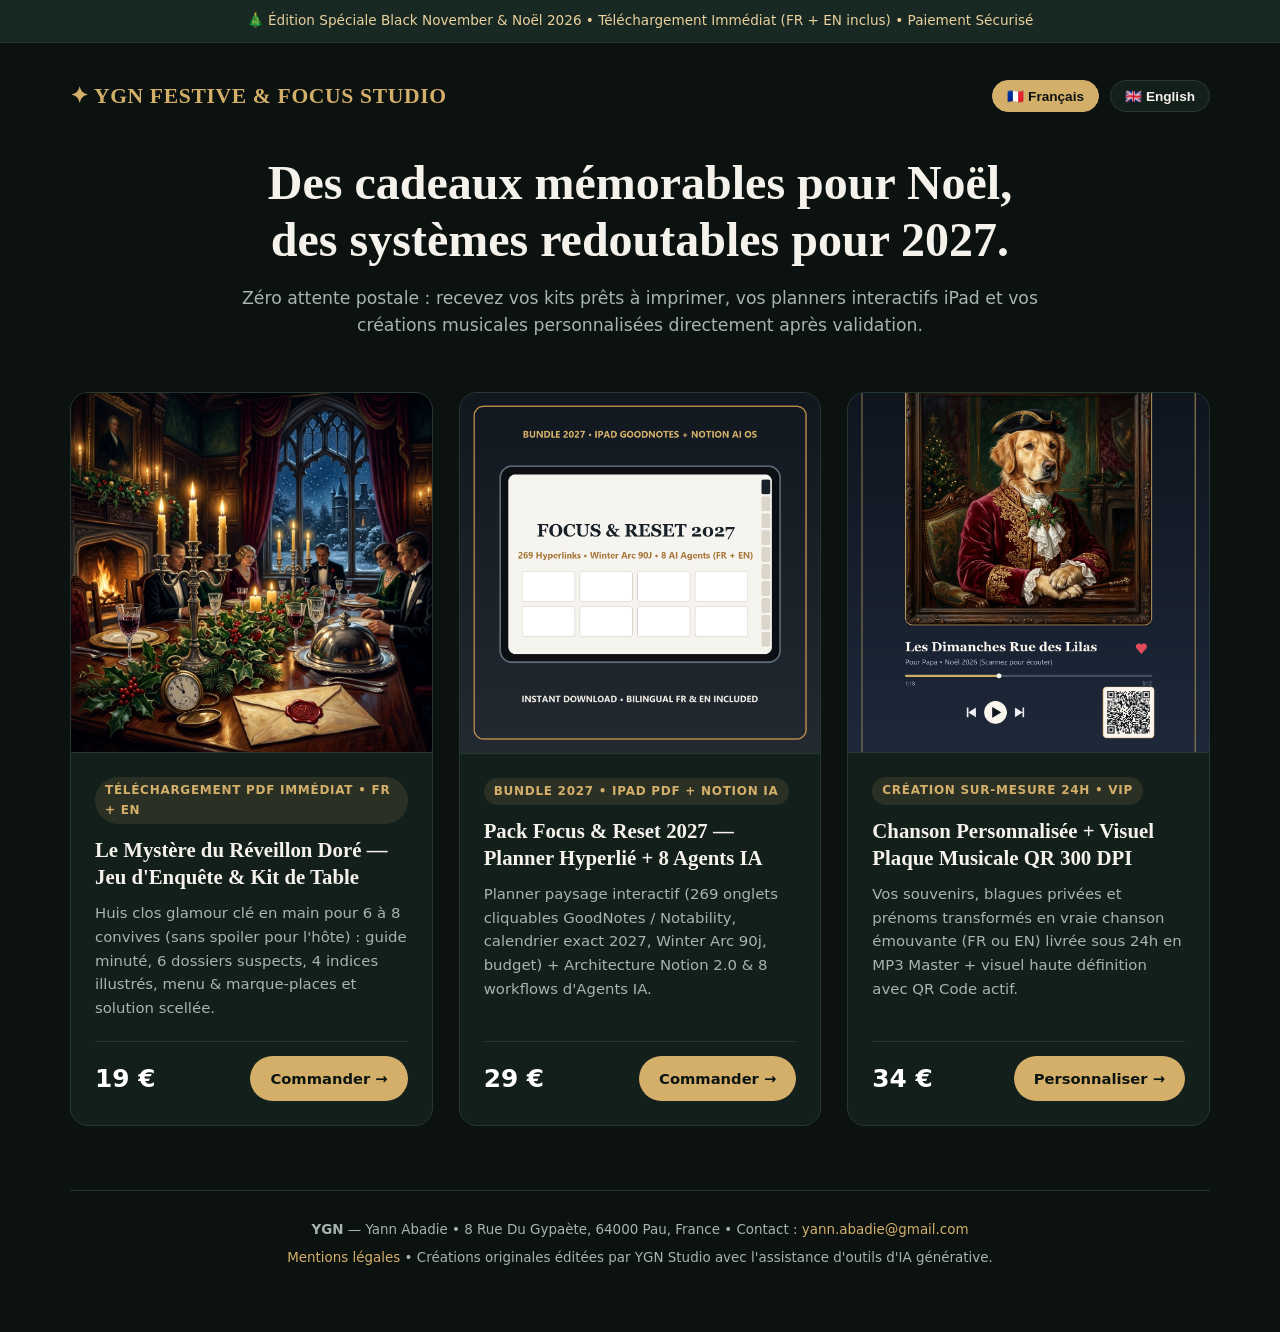
==== index.html @ 32be9b37 "Deploy YGN Festive & Focus Studio 2026-2027 bilingual storefront" ====
<!DOCTYPE html>
<html lang="fr">
<head>
  <meta charset="UTF-8" />
  <meta name="viewport" content="width=device-width, initial-scale=1.0" />
  <title>YGN Festive & Focus Studio — Créations Digitales & Sur-Mesure (Noël 2026 & 2027)</title>
  <meta name="description" content="Jeux d'enquête de Noël à imprimer, Planners iPad 2027 hyperliés, Systèmes Notion IA et Chansons personnalisées sur plaque QR 300 DPI (FR & EN)." />
  <style>
    :root {
      --bg: #0b1210;
      --surface: #131f1b;
      --border: #263832;
      --gold: #d4af6a;
      --gold-light: #ead09c;
      --text: #f5f2eb;
      --muted: #a6b5af;
    }
    * { box-sizing: border-box; margin: 0; padding: 0; }
    body { font-family: system-ui, -apple-system, "Segoe UI", Roboto, sans-serif; background: var(--bg); color: var(--text); line-height: 1.6; }
    .topbar { background: #182923; border-bottom: 1px solid var(--border); padding: 10px 20px; text-align: center; font-size: .85rem; color: var(--gold-light); }
    .container { max-width: 1180px; margin: 0 auto; padding: 36px 20px 64px; }
    .nav { display: flex; justify-content: space-between; align-items: center; margin-bottom: 42px; flex-wrap: wrap; gap: 12px; }
    .brand { font-family: Georgia, serif; font-size: 1.35rem; font-weight: 700; color: var(--gold); letter-spacing: .03em; }
    .lang-switch button {
      background: var(--surface); color: var(--text); border: 1px solid var(--border);
      padding: 7px 14px; border-radius: 999px; cursor: pointer; font-weight: 600; font-size: .85rem; margin-left: 6px;
    }
    .lang-switch button.active { background: var(--gold); color: #0b1210; border-color: var(--gold); }
    .hero { text-align: center; max-width: 820px; margin: 0 auto 52px; }
    .hero h1 { font-family: Georgia, serif; font-size: clamp(2rem, 4vw, 3rem); line-height: 1.18; margin-bottom: 16px; }
    .hero p { color: var(--muted); font-size: 1.08rem; }
    .grid { display: grid; grid-template-columns: repeat(auto-fit, minmax(320px, 1fr)); gap: 26px; }
    .card {
      background: var(--surface); border: 1px solid var(--border); border-radius: 18px; overflow: hidden;
      display: flex; flex-direction: column; transition: transform .2s ease, border-color .2s ease;
    }
    .card:hover { transform: translateY(-4px); border-color: var(--gold); }
    .card img { width: 100%; aspect-ratio: 1/1; object-fit: cover; border-bottom: 1px solid var(--border); }
    .card-body { padding: 24px; display: flex; flex-direction: column; flex-grow: 1; gap: 12px; }
    .pill { align-self: flex-start; font-size: .75rem; font-weight: 700; text-transform: uppercase; letter-spacing: .06em; color: var(--gold); background: rgba(212,175,106,.12); padding: 4px 10px; border-radius: 999px; }
    .card h2 { font-family: Georgia, serif; font-size: 1.3rem; line-height: 1.3; }
    .card p { color: var(--muted); font-size: .93rem; flex-grow: 1; }
    .price-row { display: flex; justify-content: space-between; align-items: center; margin-top: 8px; padding-top: 14px; border-top: 1px solid var(--border); }
    .price { font-size: 1.55rem; font-weight: 800; color: #fff; }
    a.buy {
      background: var(--gold); color: #0d1512; text-decoration: none; font-weight: 700;
      padding: 11px 20px; border-radius: 999px; font-size: .92rem; transition: background .15s;
    }
    a.buy:hover { background: var(--gold-light); }
    footer { margin-top: 64px; padding-top: 28px; border-top: 1px solid var(--border); text-align: center; color: var(--muted); font-size: .84rem; }
    footer a { color: var(--gold); text-decoration: none; }
    [data-lang="en"] { display: none; }
    body.en [data-lang="fr"] { display: none; }
    body.en [data-lang="en"] { display: block; }
    body.en span[data-lang="en"], body.en a[data-lang="en"] { display: inline-block; }
    span[data-lang="en"], a[data-lang="en"] { display: none; }
  </style>
</head>
<body>
  <div class="topbar">
    <span data-lang="fr">🎄 Édition Spéciale Black November & Noël 2026 • Téléchargement Immédiat (FR + EN inclus) • Paiement Sécurisé</span>
    <span data-lang="en">🎄 Holiday 2026 & New Year 2027 Collection • Instant Digital Delivery (FR + EN Included) • Secure Checkout</span>
  </div>

  <div class="container">
    <div class="nav">
      <div class="brand">✦ YGN FESTIVE &amp; FOCUS STUDIO</div>
      <div class="lang-switch">
        <button id="btn-fr" class="active" onclick="setLang('fr')">🇫🇷 Français</button>
        <button id="btn-en" onclick="setLang('en')">🇬🇧 English</button>
      </div>
    </div>

    <section class="hero">
      <h1 data-lang="fr">Des cadeaux mémorables pour Noël, des systèmes redoutables pour 2027.</h1>
      <h1 data-lang="en">Unforgettable Holiday Keepsakes &amp; High-Performance 2027 Systems.</h1>
      <p data-lang="fr">Zéro attente postale : recevez vos kits prêts à imprimer, vos planners interactifs iPad et vos créations musicales personnalisées directement après validation.</p>
      <p data-lang="en">Zero shipping delays: access your print-ready dinner party mysteries, hyperlinked iPad planners, and custom studio songs with 300 DPI QR plaques.</p>
    </section>

    <div class="grid">
      <!-- PRODUCT 1 -->
      <article class="card">
        <img src="img/mystery.jpg" alt="Kit Soirée Enquête Noël 2026" />
        <div class="card-body">
          <span class="pill" data-lang="fr">Téléchargement PDF Immédiat • FR + EN</span>
          <span class="pill" data-lang="en">Instant PDF Download • EN + FR</span>
          <h2 data-lang="fr">Le Mystère du Réveillon Doré — Jeu d'Enquête &amp; Kit de Table</h2>
          <h2 data-lang="en">The Midnight Mistletoe Mystery — Printable Whodunit Party Kit</h2>
          <p data-lang="fr">Huis clos glamour clé en main pour 6 à 8 convives (sans spoiler pour l'hôte) : guide minuté, 6 dossiers suspects, 4 indices illustrés, menu &amp; marque-places et solution scellée.</p>
          <p data-lang="en">Turnkey candlelit manor mystery for 6–8 guests (spoiler-free so the host can play!): master timeline, 6 suspect dossiers, 4 forensic clues, printable menu &amp; place cards.</p>
          <div class="price-row">
            <span class="price">19 €</span>
            <a class="buy checkout-mystery" data-lang="fr" href="https://yannabadi.gumroad.com/l/couwu">Commander →</a>
            <a class="buy checkout-mystery" data-lang="en" href="https://yannabadi.gumroad.com/l/couwu">Get Instant Access →</a>
          </div>
        </div>
      </article>

      <!-- PRODUCT 2 -->
      <article class="card">
        <img src="img/planner2027.png" alt="Pack Focus & Reset 2027" />
        <div class="card-body">
          <span class="pill" data-lang="fr">Bundle 2027 • iPad PDF + Notion IA</span>
          <span class="pill" data-lang="en">2027 Bundle • Hyperlinked PDF + Notion AI</span>
          <h2 data-lang="fr">Pack Focus &amp; Reset 2027 — Planner Hyperlié + 8 Agents IA</h2>
          <h2 data-lang="en">2027 Focus Digital Planner + Solo Operator Notion AI OS</h2>
          <p data-lang="fr">Planner paysage interactif (269 onglets cliquables GoodNotes / Notability, calendrier exact 2027, Winter Arc 90j, budget) + Architecture Notion 2.0 &amp; 8 workflows d'Agents IA.</p>
          <p data-lang="en">Landscape interactive iPad planner (269 clickable links, exact 2027 calendar, 90-day Winter Arc, cashflow tracker) + Relational Notion 2.0 formulas &amp; 8 AI Agent workflows.</p>
          <div class="price-row">
            <span class="price">29 €</span>
            <a class="buy checkout-planner" data-lang="fr" href="https://yannabadi.gumroad.com/l/tfoxbx">Commander →</a>
            <a class="buy checkout-planner" data-lang="en" href="https://yannabadi.gumroad.com/l/tfoxbx">Get 2027 Bundle →</a>
          </div>
        </div>
      </article>

      <!-- PRODUCT 3 -->
      <article class="card">
        <img src="img/vip_song.png" alt="Chanson de Noël Sur-Mesure + Plaque QR" />
        <div class="card-body">
          <span class="pill" data-lang="fr">Création Sur-Mesure 24h • VIP</span>
          <span class="pill" data-lang="en">Bespoke 24h Creation • VIP Gift</span>
          <h2 data-lang="fr">Chanson Personnalisée + Visuel Plaque Musicale QR 300 DPI</h2>
          <h2 data-lang="en">Custom Studio Holiday Song + Scannable 300 DPI QR Plaque</h2>
          <p data-lang="fr">Vos souvenirs, blagues privées et prénoms transformés en vraie chanson émouvante (FR ou EN) livrée sous 24h en MP3 Master + visuel haute définition avec QR Code actif.</p>
          <p data-lang="en">Your real family memories, inside jokes, and names turned into a studio-quality song (EN or FR) delivered within 24h + print-ready 300 DPI QR music plaque artwork.</p>
          <div class="price-row">
            <span class="price">34 €</span>
            <a class="buy checkout-vipsong" data-lang="fr" href="https://yannabadi.gumroad.com/l/afbhth">Personnaliser →</a>
            <a class="buy checkout-vipsong" data-lang="en" href="https://yannabadi.gumroad.com/l/afbhth">Order Custom Song →</a>
          </div>
        </div>
      </article>
    </div>

    <footer>
      <p><strong>YGN</strong> — Yann Abadie • 8 Rue Du Gypaète, 64000 Pau, France • Contact : <a href="mailto:yann.abadie@gmail.com">yann.abadie@gmail.com</a></p>
      <p style="margin-top:6px;">
        <a href="https://yannabadie.github.io/ygn-guide-ia-locale/mentions-legales.html" target="_blank" rel="noopener">Mentions légales</a> •
        Créations originales éditées par YGN Studio avec l'assistance d'outils d'IA générative.
      </p>
    </footer>
  </div>

  <script>
    function setLang(l) {
      document.body.classList.toggle('en', l === 'en');
      document.getElementById('btn-fr').classList.toggle('active', l === 'fr');
      document.getElementById('btn-en').classList.toggle('active', l === 'en');
    }
  </script>
</body>
</html>
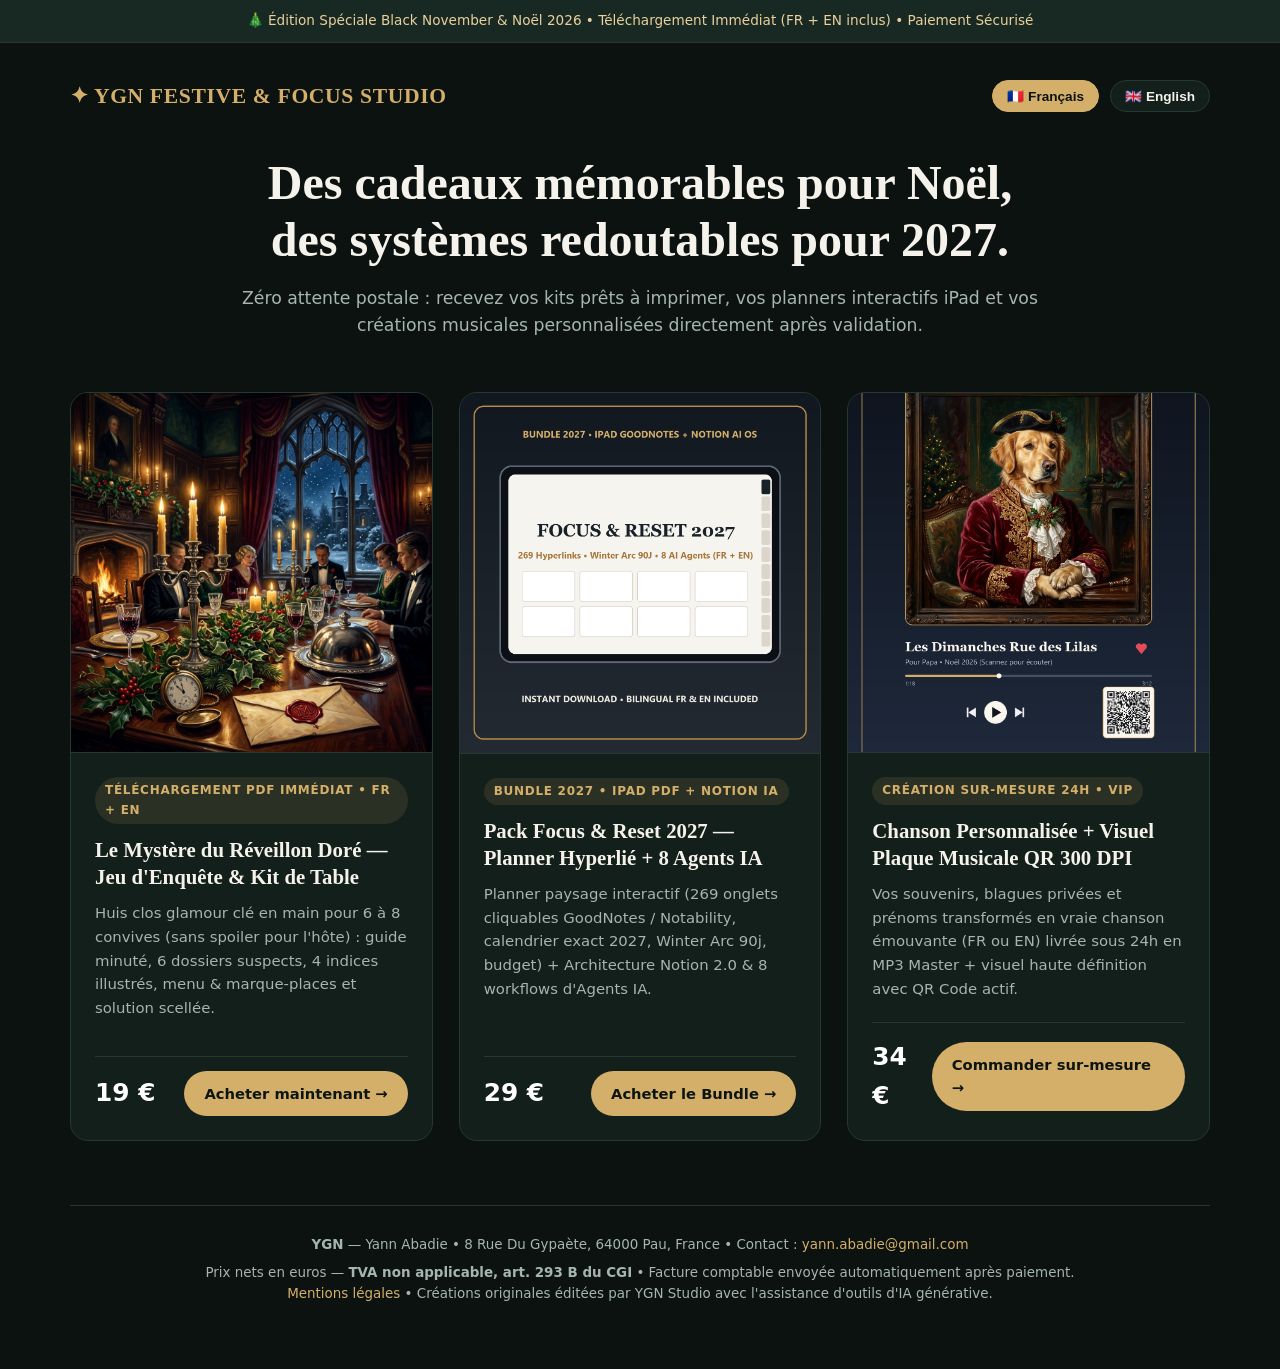
==== commit be6a67e6: "Activate live Stripe Payment Links (19 EUR / 29 EUR / 34 EUR, art. 293 B CGI)" ====
--- a/index.html
+++ b/index.html
@@ -91,8 +91,8 @@
           <p data-lang="en">Turnkey candlelit manor mystery for 6–8 guests (spoiler-free so the host can play!): master timeline, 6 suspect dossiers, 4 forensic clues, printable menu &amp; place cards.</p>
           <div class="price-row">
             <span class="price">19 €</span>
-            <a class="buy checkout-mystery" data-lang="fr" href="https://yannabadi.gumroad.com/l/couwu">Commander →</a>
-            <a class="buy checkout-mystery" data-lang="en" href="https://yannabadi.gumroad.com/l/couwu">Get Instant Access →</a>
+            <a class="buy checkout-mystery" data-lang="fr" href="https://buy.stripe.com/28E7sKfnS0PN1eX6vf2cg09">Acheter maintenant →</a>
+            <a class="buy checkout-mystery" data-lang="en" href="https://buy.stripe.com/28E7sKfnS0PN1eX6vf2cg09">Instant Checkout →</a>
           </div>
         </div>
       </article>
@@ -109,8 +109,8 @@
           <p data-lang="en">Landscape interactive iPad planner (269 clickable links, exact 2027 calendar, 90-day Winter Arc, cashflow tracker) + Relational Notion 2.0 formulas &amp; 8 AI Agent workflows.</p>
           <div class="price-row">
             <span class="price">29 €</span>
-            <a class="buy checkout-planner" data-lang="fr" href="https://yannabadi.gumroad.com/l/tfoxbx">Commander →</a>
-            <a class="buy checkout-planner" data-lang="en" href="https://yannabadi.gumroad.com/l/tfoxbx">Get 2027 Bundle →</a>
+            <a class="buy checkout-planner" data-lang="fr" href="https://buy.stripe.com/00w5kCejOcyv3n54n72cg0a">Acheter le Bundle →</a>
+            <a class="buy checkout-planner" data-lang="en" href="https://buy.stripe.com/00w5kCejOcyv3n54n72cg0a">Get 2027 Bundle →</a>
           </div>
         </div>
       </article>
@@ -127,8 +127,8 @@
           <p data-lang="en">Your real family memories, inside jokes, and names turned into a studio-quality song (EN or FR) delivered within 24h + print-ready 300 DPI QR music plaque artwork.</p>
           <div class="price-row">
             <span class="price">34 €</span>
-            <a class="buy checkout-vipsong" data-lang="fr" href="https://yannabadi.gumroad.com/l/afbhth">Personnaliser →</a>
-            <a class="buy checkout-vipsong" data-lang="en" href="https://yannabadi.gumroad.com/l/afbhth">Order Custom Song →</a>
+            <a class="buy checkout-vipsong" data-lang="fr" href="https://buy.stripe.com/3cIbJ05Niburg9RdXH2cg0b">Commander sur-mesure →</a>
+            <a class="buy checkout-vipsong" data-lang="en" href="https://buy.stripe.com/3cIbJ05Niburg9RdXH2cg0b">Order Custom Song →</a>
           </div>
         </div>
       </article>
@@ -137,6 +137,7 @@
     <footer>
       <p><strong>YGN</strong> — Yann Abadie • 8 Rue Du Gypaète, 64000 Pau, France • Contact : <a href="mailto:yann.abadie@gmail.com">yann.abadie@gmail.com</a></p>
       <p style="margin-top:6px;">
+        Prix nets en euros — <strong>TVA non applicable, art. 293 B du CGI</strong> • Facture comptable envoyée automatiquement après paiement.<br/>
         <a href="https://yannabadie.github.io/ygn-guide-ia-locale/mentions-legales.html" target="_blank" rel="noopener">Mentions légales</a> •
         Créations originales éditées par YGN Studio avec l'assistance d'outils d'IA générative.
       </p>
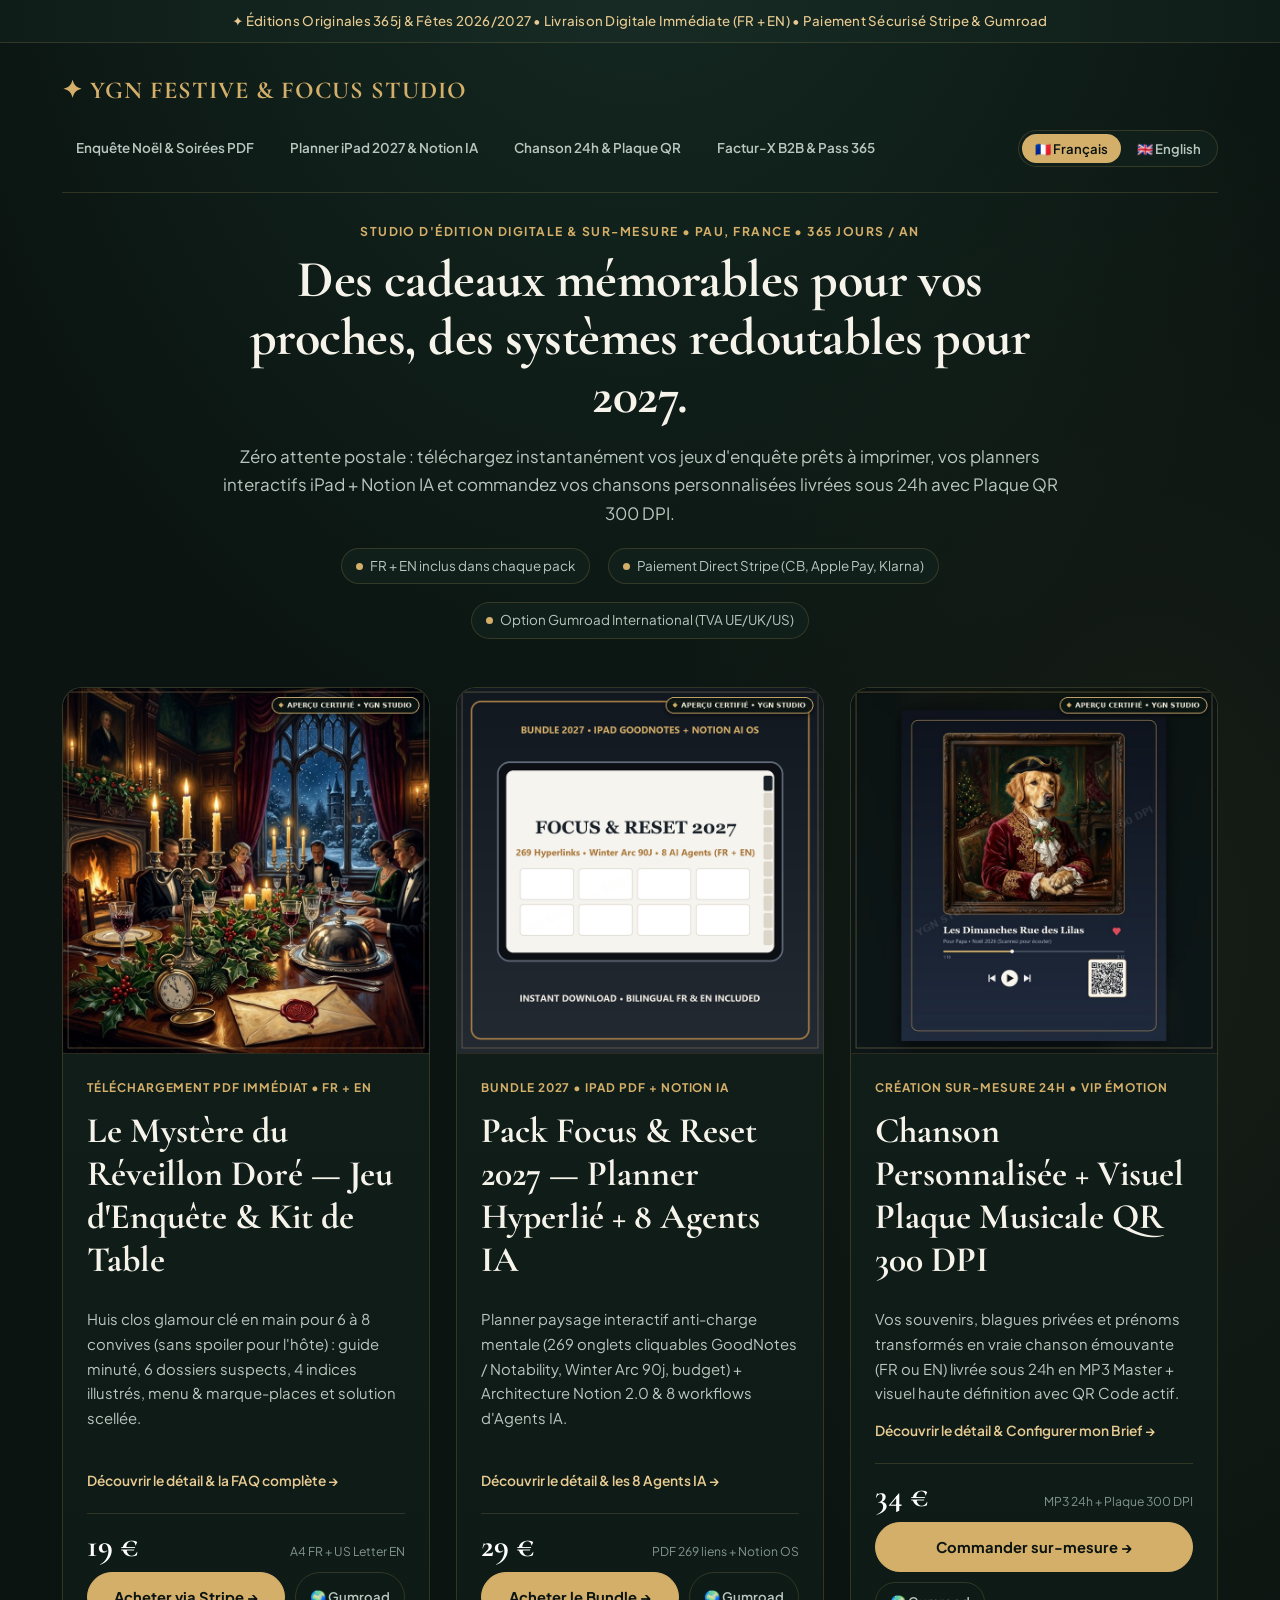
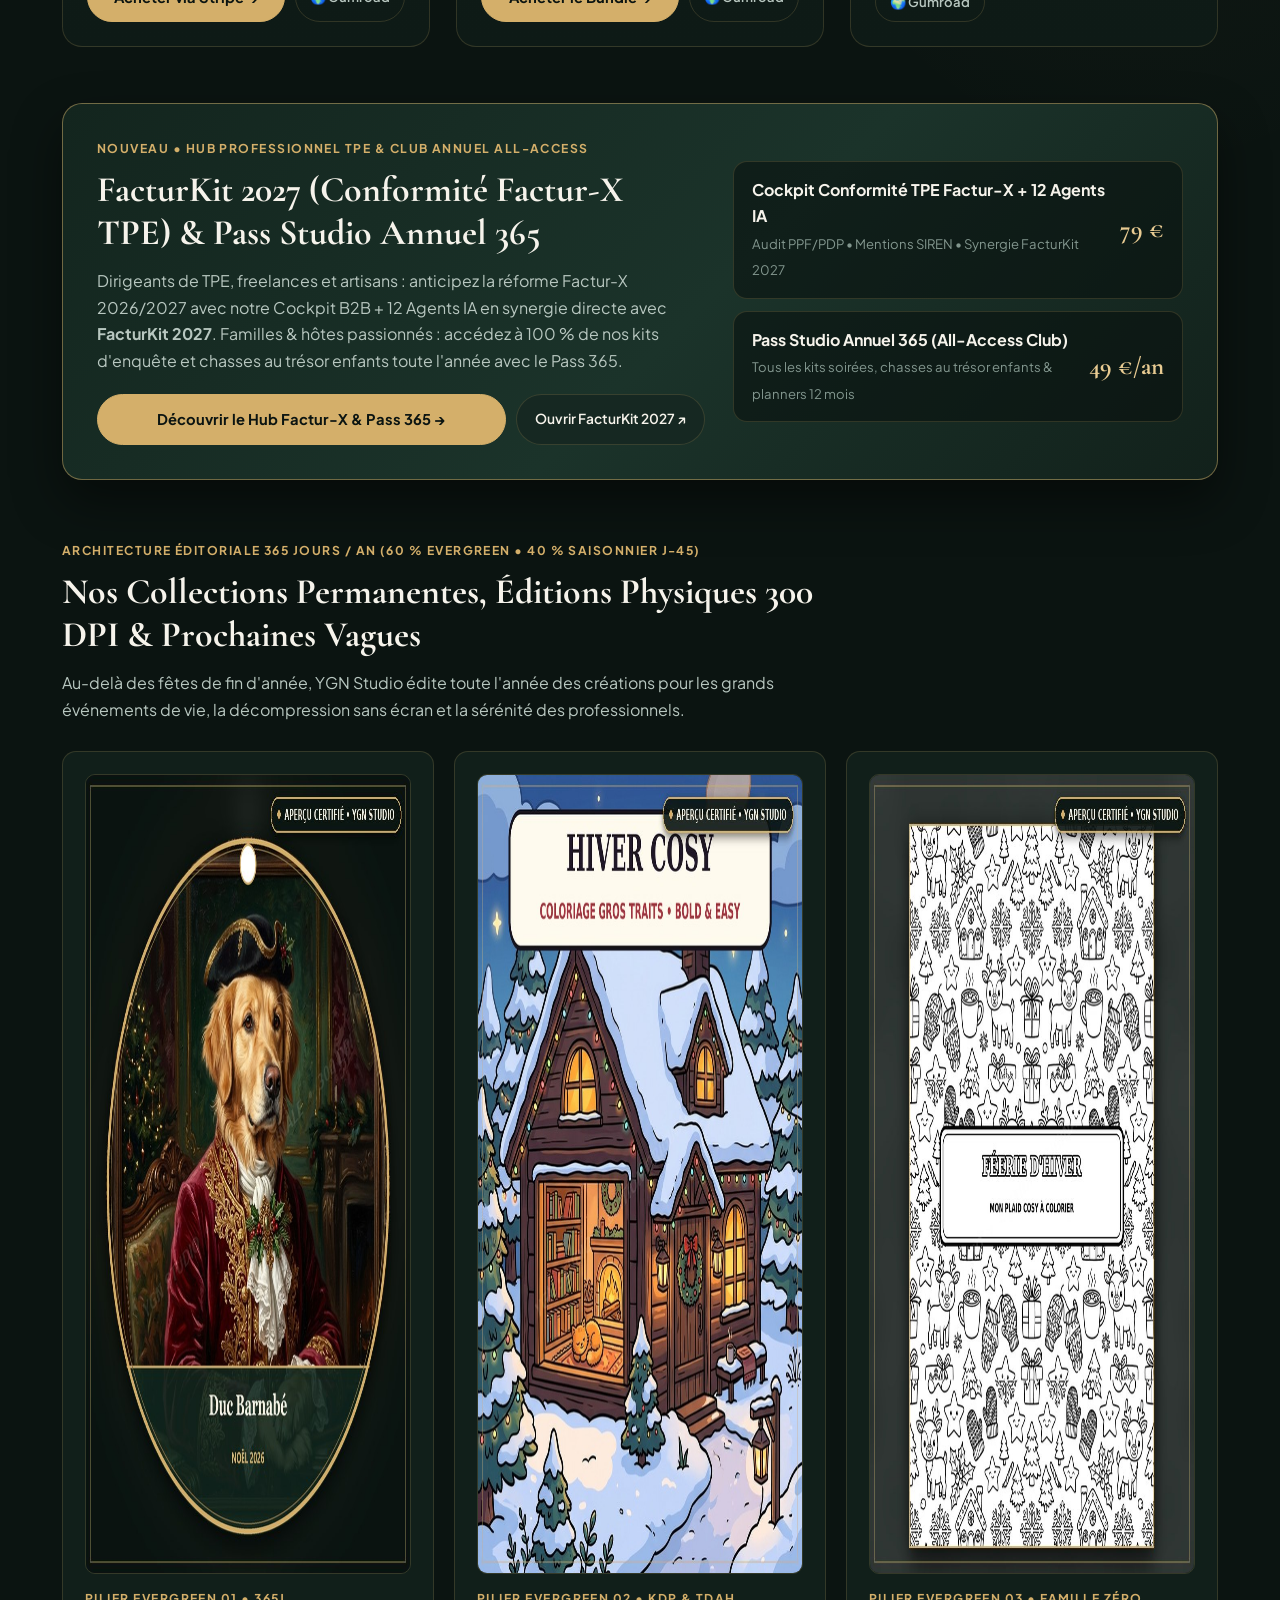
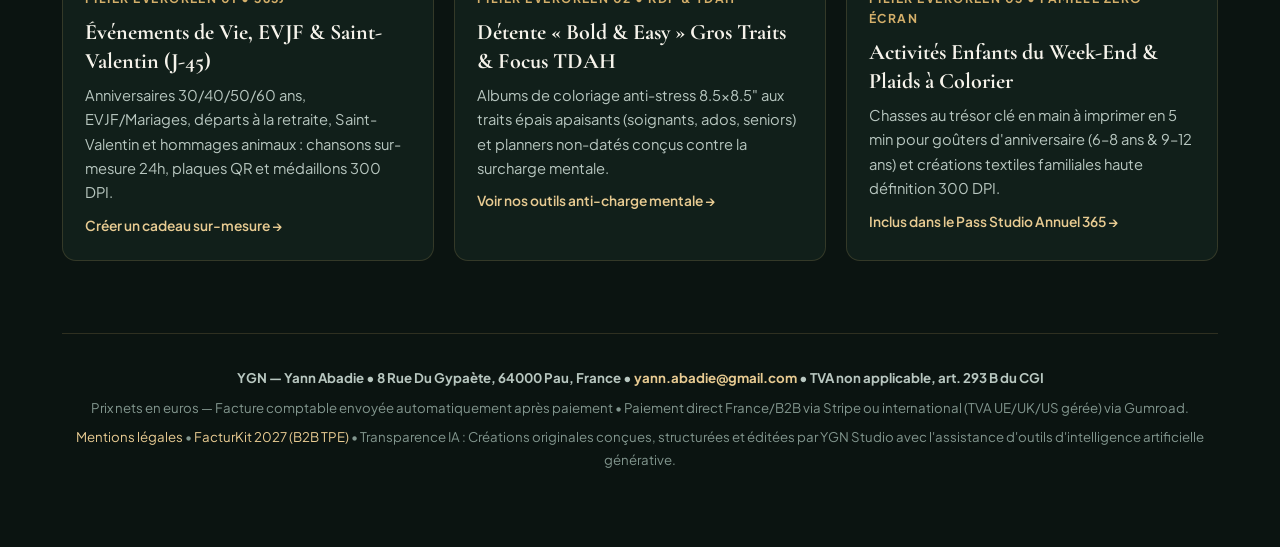
==== commit 4b80a1ee: "feat(seo+vip+b2b): deploy bilingual long-tail SEO hub, JSON-LD, sitemap, previews, structured VIP br" ====
--- a/index.html
+++ b/index.html
@@ -3,153 +3,369 @@
 <head>
   <meta charset="UTF-8" />
   <meta name="viewport" content="width=device-width, initial-scale=1.0" />
-  <title>YGN Festive & Focus Studio — Créations Digitales & Sur-Mesure (Noël 2026 & 2027)</title>
-  <meta name="description" content="Jeux d'enquête de Noël à imprimer, Planners iPad 2027 hyperliés, Systèmes Notion IA et Chansons personnalisées sur plaque QR 300 DPI (FR & EN)." />
-  <style>
-    :root {
-      --bg: #0b1210;
-      --surface: #131f1b;
-      --border: #263832;
-      --gold: #d4af6a;
-      --gold-light: #ead09c;
-      --text: #f5f2eb;
-      --muted: #a6b5af;
+  <title>YGN Festive &amp; Focus Studio — Jeux d'Enquête PDF, Planners iPad 2027, Chansons Plaque QR &amp; Systèmes IA</title>
+  <meta name="description" content="Jeux d'enquête de Noël à imprimer (PDF FR+EN), Planners iPad GoodNotes 2027 hyperliés, Systèmes Notion IA, Chansons personnalisées 24h sur plaque QR 300 DPI et Conformité Factur-X TPE." />
+  <link rel="canonical" href="https://yannabadie.github.io/cozy-festive-studio-2026/" />
+  <meta property="og:type" content="website" />
+  <meta property="og:title" content="YGN Festive &amp; Focus Studio — Créations Digitales, Sur-Mesure 24h &amp; Systèmes 2027" />
+  <meta property="og:description" content="Téléchargement immédiat FR + EN : Soirées Murder Mystery PDF, Planners iPad 2027 + Notion IA, Chansons personnalisées sur Plaque QR 300 DPI &amp; FacturKit 2027." />
+  <meta property="og:url" content="https://yannabadie.github.io/cozy-festive-studio-2026/" />
+  <meta property="og:image" content="https://yannabadie.github.io/cozy-festive-studio-2026/previews/murder_mystery_preview_800.jpg" />
+  <link rel="stylesheet" href="./studio_seo.css" />
+  <script type="application/ld+json">
+{
+  "@context": "https://schema.org",
+  "@type": "WebSite",
+  "name": "YGN Festive & Focus Studio",
+  "url": "https://yannabadie.github.io/cozy-festive-studio-2026/",
+  "inLanguage": [
+    "fr-FR",
+    "en-US"
+  ],
+  "publisher": {
+    "@type": "Organization",
+    "name": "YGN — Yann Abadie",
+    "email": "yann.abadie@gmail.com",
+    "address": {
+      "@type": "PostalAddress",
+      "streetAddress": "8 Rue Du Gypaète",
+      "postalCode": "64000",
+      "addressLocality": "Pau",
+      "addressCountry": "FR"
     }
-    * { box-sizing: border-box; margin: 0; padding: 0; }
-    body { font-family: system-ui, -apple-system, "Segoe UI", Roboto, sans-serif; background: var(--bg); color: var(--text); line-height: 1.6; }
-    .topbar { background: #182923; border-bottom: 1px solid var(--border); padding: 10px 20px; text-align: center; font-size: .85rem; color: var(--gold-light); }
-    .container { max-width: 1180px; margin: 0 auto; padding: 36px 20px 64px; }
-    .nav { display: flex; justify-content: space-between; align-items: center; margin-bottom: 42px; flex-wrap: wrap; gap: 12px; }
-    .brand { font-family: Georgia, serif; font-size: 1.35rem; font-weight: 700; color: var(--gold); letter-spacing: .03em; }
-    .lang-switch button {
-      background: var(--surface); color: var(--text); border: 1px solid var(--border);
-      padding: 7px 14px; border-radius: 999px; cursor: pointer; font-weight: 600; font-size: .85rem; margin-left: 6px;
+  }
+}
+  </script>
+  <script type="application/ld+json">
+{
+  "@context": "https://schema.org",
+  "@type": "ItemList",
+  "name": "Catalogue Officiel YGN Festive & Focus Studio (365j & 2026/2027)",
+  "itemListElement": [
+    {
+      "@type": "ListItem",
+      "position": 1,
+      "name": "Le Mystère du Réveillon Doré — Jeu d'Enquête Noël à Imprimer PDF (FR + EN)",
+      "url": "https://yannabadie.github.io/cozy-festive-studio-2026/jeu-enquete-noel-murder-mystery-pdf.html"
+    },
+    {
+      "@type": "ListItem",
+      "position": 2,
+      "name": "Pack Focus & Reset 2027 — Planner Digital iPad Hyperlié + Système Notion & 8 Agents IA",
+      "url": "https://yannabadie.github.io/cozy-festive-studio-2026/planner-digital-ipad-2027-notion-ia-tdah.html"
+    },
+    {
+      "@type": "ListItem",
+      "position": 3,
+      "name": "Chanson Personnalisée 24h + Visuel Plaque Musicale QR Code 300 DPI",
+      "url": "https://yannabadie.github.io/cozy-festive-studio-2026/chanson-personnalisee-plaque-qr-code-cadeau.html"
+    },
+    {
+      "@type": "ListItem",
+      "position": 4,
+      "name": "Cockpit Conformité TPE Factur-X 2027 + 12 Agents IA & Pass Studio Annuel 365",
+      "url": "https://yannabadie.github.io/cozy-festive-studio-2026/conformite-facturx-2027-tpe-pass-annuel.html"
     }
-    .lang-switch button.active { background: var(--gold); color: #0b1210; border-color: var(--gold); }
-    .hero { text-align: center; max-width: 820px; margin: 0 auto 52px; }
-    .hero h1 { font-family: Georgia, serif; font-size: clamp(2rem, 4vw, 3rem); line-height: 1.18; margin-bottom: 16px; }
-    .hero p { color: var(--muted); font-size: 1.08rem; }
-    .grid { display: grid; grid-template-columns: repeat(auto-fit, minmax(320px, 1fr)); gap: 26px; }
-    .card {
-      background: var(--surface); border: 1px solid var(--border); border-radius: 18px; overflow: hidden;
-      display: flex; flex-direction: column; transition: transform .2s ease, border-color .2s ease;
-    }
-    .card:hover { transform: translateY(-4px); border-color: var(--gold); }
-    .card img { width: 100%; aspect-ratio: 1/1; object-fit: cover; border-bottom: 1px solid var(--border); }
-    .card-body { padding: 24px; display: flex; flex-direction: column; flex-grow: 1; gap: 12px; }
-    .pill { align-self: flex-start; font-size: .75rem; font-weight: 700; text-transform: uppercase; letter-spacing: .06em; color: var(--gold); background: rgba(212,175,106,.12); padding: 4px 10px; border-radius: 999px; }
-    .card h2 { font-family: Georgia, serif; font-size: 1.3rem; line-height: 1.3; }
-    .card p { color: var(--muted); font-size: .93rem; flex-grow: 1; }
-    .price-row { display: flex; justify-content: space-between; align-items: center; margin-top: 8px; padding-top: 14px; border-top: 1px solid var(--border); }
-    .price { font-size: 1.55rem; font-weight: 800; color: #fff; }
-    a.buy {
-      background: var(--gold); color: #0d1512; text-decoration: none; font-weight: 700;
-      padding: 11px 20px; border-radius: 999px; font-size: .92rem; transition: background .15s;
-    }
-    a.buy:hover { background: var(--gold-light); }
-    footer { margin-top: 64px; padding-top: 28px; border-top: 1px solid var(--border); text-align: center; color: var(--muted); font-size: .84rem; }
-    footer a { color: var(--gold); text-decoration: none; }
-    [data-lang="en"] { display: none; }
-    body.en [data-lang="fr"] { display: none; }
-    body.en [data-lang="en"] { display: block; }
-    body.en span[data-lang="en"], body.en a[data-lang="en"] { display: inline-block; }
-    span[data-lang="en"], a[data-lang="en"] { display: none; }
-  </style>
+  ]
+}
+  </script>
 </head>
 <body>
   <div class="topbar">
-    <span data-lang="fr">🎄 Édition Spéciale Black November & Noël 2026 • Téléchargement Immédiat (FR + EN inclus) • Paiement Sécurisé</span>
-    <span data-lang="en">🎄 Holiday 2026 & New Year 2027 Collection • Instant Digital Delivery (FR + EN Included) • Secure Checkout</span>
+    <span data-lang="fr">✦ Éditions Originales 365j &amp; Fêtes 2026/2027 • Livraison Digitale Immédiate (FR + EN) • Paiement Sécurisé Stripe &amp; Gumroad</span>
+    <span data-lang="en">✦ Original 365d &amp; Holiday 2026/2027 Editions • Instant Digital Delivery (FR + EN Included) • Secure Stripe &amp; Gumroad Checkout</span>
   </div>
 
   <div class="container">
-    <div class="nav">
-      <div class="brand">✦ YGN FESTIVE &amp; FOCUS STUDIO</div>
-      <div class="lang-switch">
-        <button id="btn-fr" class="active" onclick="setLang('fr')">🇫🇷 Français</button>
-        <button id="btn-en" onclick="setLang('en')">🇬🇧 English</button>
+    <header class="site-header">
+      <a id="brand-home-link" class="brand-link" href="./index.html">✦ YGN FESTIVE &amp; FOCUS STUDIO</a>
+      <nav class="header-nav" aria-label="Collections principales">
+        <a class="nav-link" href="./jeu-enquete-noel-murder-mystery-pdf.html"><span data-lang="fr">Enquête Noël & Soirées PDF</span><span data-lang="en">Murder Mystery Party PDF</span></a>
+        <a class="nav-link" href="./planner-digital-ipad-2027-notion-ia-tdah.html"><span data-lang="fr">Planner iPad 2027 & Notion IA</span><span data-lang="en">2027 iPad Planner & Notion AI</span></a>
+        <a class="nav-link" href="./chanson-personnalisee-plaque-qr-code-cadeau.html"><span data-lang="fr">Chanson 24h & Plaque QR</span><span data-lang="en">Custom 24h Song & QR Plaque</span></a>
+        <a class="nav-link" href="./conformite-facturx-2027-tpe-pass-annuel.html"><span data-lang="fr">Factur-X B2B & Pass 365</span><span data-lang="en">Factur-X B2B & 365 Pass</span></a>
+      </nav>
+      <div class="lang-switch" role="group" aria-label="Sélecteur de langue">
+        <button id="btn-fr" type="button" class="active" onclick="setLang('fr')">🇫🇷 Français</button>
+        <button id="btn-en" type="button" onclick="setLang('en')">🇬🇧 English</button>
       </div>
-    </div>
-
-    <section class="hero">
-      <h1 data-lang="fr">Des cadeaux mémorables pour Noël, des systèmes redoutables pour 2027.</h1>
-      <h1 data-lang="en">Unforgettable Holiday Keepsakes &amp; High-Performance 2027 Systems.</h1>
-      <p data-lang="fr">Zéro attente postale : recevez vos kits prêts à imprimer, vos planners interactifs iPad et vos créations musicales personnalisées directement après validation.</p>
-      <p data-lang="en">Zero shipping delays: access your print-ready dinner party mysteries, hyperlinked iPad planners, and custom studio songs with 300 DPI QR plaques.</p>
-    </section>
-
-    <div class="grid">
-      <!-- PRODUCT 1 -->
-      <article class="card">
-        <img src="img/mystery.jpg" alt="Kit Soirée Enquête Noël 2026" />
-        <div class="card-body">
-          <span class="pill" data-lang="fr">Téléchargement PDF Immédiat • FR + EN</span>
-          <span class="pill" data-lang="en">Instant PDF Download • EN + FR</span>
-          <h2 data-lang="fr">Le Mystère du Réveillon Doré — Jeu d'Enquête &amp; Kit de Table</h2>
-          <h2 data-lang="en">The Midnight Mistletoe Mystery — Printable Whodunit Party Kit</h2>
-          <p data-lang="fr">Huis clos glamour clé en main pour 6 à 8 convives (sans spoiler pour l'hôte) : guide minuté, 6 dossiers suspects, 4 indices illustrés, menu &amp; marque-places et solution scellée.</p>
-          <p data-lang="en">Turnkey candlelit manor mystery for 6–8 guests (spoiler-free so the host can play!): master timeline, 6 suspect dossiers, 4 forensic clues, printable menu &amp; place cards.</p>
-          <div class="price-row">
-            <span class="price">19 €</span>
-            <a class="buy checkout-mystery" data-lang="fr" href="https://buy.stripe.com/28E7sKfnS0PN1eX6vf2cg09">Acheter maintenant →</a>
-            <a class="buy checkout-mystery" data-lang="en" href="https://buy.stripe.com/28E7sKfnS0PN1eX6vf2cg09">Instant Checkout →</a>
-          </div>
-        </div>
-      </article>
-
-      <!-- PRODUCT 2 -->
-      <article class="card">
-        <img src="img/planner2027.png" alt="Pack Focus & Reset 2027" />
-        <div class="card-body">
-          <span class="pill" data-lang="fr">Bundle 2027 • iPad PDF + Notion IA</span>
-          <span class="pill" data-lang="en">2027 Bundle • Hyperlinked PDF + Notion AI</span>
-          <h2 data-lang="fr">Pack Focus &amp; Reset 2027 — Planner Hyperlié + 8 Agents IA</h2>
-          <h2 data-lang="en">2027 Focus Digital Planner + Solo Operator Notion AI OS</h2>
-          <p data-lang="fr">Planner paysage interactif (269 onglets cliquables GoodNotes / Notability, calendrier exact 2027, Winter Arc 90j, budget) + Architecture Notion 2.0 &amp; 8 workflows d'Agents IA.</p>
-          <p data-lang="en">Landscape interactive iPad planner (269 clickable links, exact 2027 calendar, 90-day Winter Arc, cashflow tracker) + Relational Notion 2.0 formulas &amp; 8 AI Agent workflows.</p>
-          <div class="price-row">
-            <span class="price">29 €</span>
-            <a class="buy checkout-planner" data-lang="fr" href="https://buy.stripe.com/00w5kCejOcyv3n54n72cg0a">Acheter le Bundle →</a>
-            <a class="buy checkout-planner" data-lang="en" href="https://buy.stripe.com/00w5kCejOcyv3n54n72cg0a">Get 2027 Bundle →</a>
-          </div>
-        </div>
-      </article>
-
-      <!-- PRODUCT 3 -->
-      <article class="card">
-        <img src="img/vip_song.png" alt="Chanson de Noël Sur-Mesure + Plaque QR" />
-        <div class="card-body">
-          <span class="pill" data-lang="fr">Création Sur-Mesure 24h • VIP</span>
-          <span class="pill" data-lang="en">Bespoke 24h Creation • VIP Gift</span>
-          <h2 data-lang="fr">Chanson Personnalisée + Visuel Plaque Musicale QR 300 DPI</h2>
-          <h2 data-lang="en">Custom Studio Holiday Song + Scannable 300 DPI QR Plaque</h2>
-          <p data-lang="fr">Vos souvenirs, blagues privées et prénoms transformés en vraie chanson émouvante (FR ou EN) livrée sous 24h en MP3 Master + visuel haute définition avec QR Code actif.</p>
-          <p data-lang="en">Your real family memories, inside jokes, and names turned into a studio-quality song (EN or FR) delivered within 24h + print-ready 300 DPI QR music plaque artwork.</p>
-          <div class="price-row">
-            <span class="price">34 €</span>
-            <a class="buy checkout-vipsong" data-lang="fr" href="https://buy.stripe.com/3cIbJ05Niburg9RdXH2cg0b">Commander sur-mesure →</a>
-            <a class="buy checkout-vipsong" data-lang="en" href="https://buy.stripe.com/3cIbJ05Niburg9RdXH2cg0b">Order Custom Song →</a>
-          </div>
-        </div>
-      </article>
-    </div>
-
-    <footer>
-      <p><strong>YGN</strong> — Yann Abadie • 8 Rue Du Gypaète, 64000 Pau, France • Contact : <a href="mailto:yann.abadie@gmail.com">yann.abadie@gmail.com</a></p>
+    </header>
+
+    <main>
+      <section class="home-hero">
+        <div class="eyebrow">
+          <span data-lang="fr">Studio d'Édition Digitale &amp; Sur-Mesure • Pau, France • 365 Jours / An</span>
+          <span data-lang="en">Bespoke Digital Publishing &amp; AI Systems Studio • Crafted in France • 365d/Year</span>
+        </div>
+        <h1>
+          <span data-lang="fr">Des cadeaux mémorables pour vos proches, des systèmes redoutables pour 2027.</span>
+          <span data-lang="en">Unforgettable Keepsakes for Every Milestone &amp; High-Performance 2027 Systems.</span>
+        </h1>
+        <p class="lead" style="margin-bottom:0;">
+          <span data-lang="fr">Zéro attente postale : téléchargez instantanément vos jeux d'enquête prêts à imprimer, vos planners interactifs iPad + Notion IA et commandez vos chansons personnalisées livrées sous 24h avec Plaque QR 300 DPI.</span>
+          <span data-lang="en">Zero shipping delays: download print-ready dinner mysteries, hyperlinked iPad planners + Notion AI systems, and bespoke studio songs delivered within 24h with scannable 300 DPI QR plaques.</span>
+        </p>
+        <div class="trust-row">
+          <span class="trust-item"><span class="trust-dot"></span><span data-lang="fr">FR + EN inclus dans chaque pack</span><span data-lang="en">EN + FR Included in Every Bundle</span></span>
+          <span class="trust-item"><span class="trust-dot"></span><span data-lang="fr">Paiement Direct Stripe (CB, Apple Pay, Klarna)</span><span data-lang="en">Direct Stripe Checkout (Apple Pay, Card, Klarna)</span></span>
+          <span class="trust-item"><span class="trust-dot"></span><span data-lang="fr">Option Gumroad International (TVA UE/UK/US)</span><span data-lang="en">International Gumroad MoR Tax Option</span></span>
+        </div>
+      </section>
+
+      <!-- LES 3 OFFRES PHARES LIVE -->
+      <section aria-label="Offres principales à téléchargement immédiat">
+        <div class="catalog-grid">
+          <!-- PRODUCT 1 : 19 € -->
+          <article class="product-card">
+            <a class="card-media" href="./jeu-enquete-noel-murder-mystery-pdf.html">
+              <img src="previews/murder_mystery_preview_800.jpg" alt="Kit Soirée Enquête Noël 2026 à imprimer PDF" width="800" height="800" />
+            </a>
+            <div class="card-body">
+              <div class="card-tag">
+                <span data-lang="fr">Téléchargement PDF Immédiat • FR + EN</span>
+                <span data-lang="en">Instant PDF Download • EN + FR</span>
+              </div>
+              <h2>
+                <a href="./jeu-enquete-noel-murder-mystery-pdf.html" style="color:inherit;">
+                  <span data-lang="fr">Le Mystère du Réveillon Doré — Jeu d'Enquête &amp; Kit de Table</span>
+                  <span data-lang="en">The Midnight Mistletoe Mystery — Printable Whodunit Party Kit</span>
+                </a>
+              </h2>
+              <p>
+                <span data-lang="fr">Huis clos glamour clé en main pour 6 à 8 convives (sans spoiler pour l'hôte) : guide minuté, 6 dossiers suspects, 4 indices illustrés, menu &amp; marque-places et solution scellée.</span>
+                <span data-lang="en">Turnkey candlelit manor mystery for 6–8 guests (spoiler-free so the host can play!): master timeline, 6 suspect dossiers, 4 forensic clues, printable menu &amp; place cards.</span>
+              </p>
+              <a id="detail-link-mystery" class="card-detail-link" href="./jeu-enquete-noel-murder-mystery-pdf.html">
+                <span data-lang="fr">Découvrir le détail &amp; la FAQ complète →</span>
+                <span data-lang="en">See Inside &amp; Full Breakdown →</span>
+              </a>
+              <div class="card-purchase">
+                <div class="price-line">
+                  <span class="price-tag">19 €</span>
+                  <span class="price-note"><span data-lang="fr">A4 FR + US Letter EN</span><span data-lang="en">US Letter EN + A4 FR</span></span>
+                </div>
+                <div class="btn-row">
+                  <a id="home-stripe-mystery" class="buy checkout-mystery" href="https://buy.stripe.com/28E7sKfnS0PN1eX6vf2cg09">
+                    <span data-lang="fr">Acheter via Stripe →</span>
+                    <span data-lang="en">Instant Checkout →</span>
+                  </a>
+                  <a id="home-gumroad-mystery" class="btn-ghost" href="https://yannabadi.gumroad.com/l/couwu" target="_blank" rel="noopener" title="International Merchant of Record">
+                    <span data-lang="fr">🌍 Gumroad</span>
+                    <span data-lang="en">🌍 Gumroad</span>
+                  </a>
+                </div>
+              </div>
+            </div>
+          </article>
+
+          <!-- PRODUCT 2 : 29 € -->
+          <article class="product-card">
+            <a class="card-media" href="./planner-digital-ipad-2027-notion-ia-tdah.html">
+              <img src="previews/planner_2027_preview_800.png" alt="Pack Focus & Reset 2027 Planner iPad GoodNotes + Notion IA" width="800" height="800" loading="lazy" />
+            </a>
+            <div class="card-body">
+              <div class="card-tag">
+                <span data-lang="fr">Bundle 2027 • iPad PDF + Notion IA</span>
+                <span data-lang="en">2027 Bundle • Hyperlinked PDF + Notion AI</span>
+              </div>
+              <h2>
+                <a href="./planner-digital-ipad-2027-notion-ia-tdah.html" style="color:inherit;">
+                  <span data-lang="fr">Pack Focus &amp; Reset 2027 — Planner Hyperlié + 8 Agents IA</span>
+                  <span data-lang="en">2027 Focus Digital Planner + Solo Operator Notion AI OS</span>
+                </a>
+              </h2>
+              <p>
+                <span data-lang="fr">Planner paysage interactif anti-charge mentale (269 onglets cliquables GoodNotes / Notability, Winter Arc 90j, budget) + Architecture Notion 2.0 &amp; 8 workflows d'Agents IA.</span>
+                <span data-lang="en">ADHD-friendly landscape iPad planner (269 clickable links, exact 2027 calendar, 90-day Winter Arc, cashflow) + Relational Notion 2.0 &amp; 8 AI Agent workflows.</span>
+              </p>
+              <a id="detail-link-planner" class="card-detail-link" href="./planner-digital-ipad-2027-notion-ia-tdah.html">
+                <span data-lang="fr">Découvrir le détail &amp; les 8 Agents IA →</span>
+                <span data-lang="en">See Inside &amp; 8 AI Workflows →</span>
+              </a>
+              <div class="card-purchase">
+                <div class="price-line">
+                  <span class="price-tag">29 €</span>
+                  <span class="price-note"><span data-lang="fr">PDF 269 liens + Notion OS</span><span data-lang="en">269-Tab PDF + Notion OS</span></span>
+                </div>
+                <div class="btn-row">
+                  <a id="home-stripe-planner" class="buy checkout-planner" href="https://buy.stripe.com/00w5kCejOcyv3n54n72cg0a">
+                    <span data-lang="fr">Acheter le Bundle →</span>
+                    <span data-lang="en">Get 2027 Bundle →</span>
+                  </a>
+                  <a id="home-gumroad-planner" class="btn-ghost" href="https://yannabadi.gumroad.com/l/tfoxbx" target="_blank" rel="noopener" title="International Merchant of Record">
+                    <span data-lang="fr">🌍 Gumroad</span>
+                    <span data-lang="en">🌍 Gumroad</span>
+                  </a>
+                </div>
+              </div>
+            </div>
+          </article>
+
+          <!-- PRODUCT 3 : 34 € -->
+          <article class="product-card">
+            <a class="card-media" href="./chanson-personnalisee-plaque-qr-code-cadeau.html">
+              <img src="previews/vip_plaque_qr_preview_800.jpg" alt="Chanson Personnalisée 24h + Visuel Plaque Musicale QR Code 300 DPI" width="800" height="800" loading="lazy" />
+            </a>
+            <div class="card-body">
+              <div class="card-tag">
+                <span data-lang="fr">Création Sur-Mesure 24h • VIP Émotion</span>
+                <span data-lang="en">Bespoke 24h Creation • VIP Gift</span>
+              </div>
+              <h2>
+                <a href="./chanson-personnalisee-plaque-qr-code-cadeau.html" style="color:inherit;">
+                  <span data-lang="fr">Chanson Personnalisée + Visuel Plaque Musicale QR 300 DPI</span>
+                  <span data-lang="en">Custom Studio Song + Scannable 300 DPI QR Music Plaque</span>
+                </a>
+              </h2>
+              <p>
+                <span data-lang="fr">Vos souvenirs, blagues privées et prénoms transformés en vraie chanson émouvante (FR ou EN) livrée sous 24h en MP3 Master + visuel haute définition avec QR Code actif.</span>
+                <span data-lang="en">Your real family memories, inside jokes, and names turned into a studio-quality song (EN or FR) delivered within 24h + print-ready 300 DPI QR music plaque artwork.</span>
+              </p>
+              <a id="detail-link-vipsong" class="card-detail-link" href="./chanson-personnalisee-plaque-qr-code-cadeau.html">
+                <span data-lang="fr">Découvrir le détail &amp; Configurer mon Brief →</span>
+                <span data-lang="en">See Inside &amp; Configure Song Brief →</span>
+              </a>
+              <div class="card-purchase">
+                <div class="price-line">
+                  <span class="price-tag">34 €</span>
+                  <span class="price-note"><span data-lang="fr">MP3 24h + Plaque 300 DPI</span><span data-lang="en">24h MP3 + 300 DPI Plaque</span></span>
+                </div>
+                <div class="btn-row">
+                  <a id="home-stripe-vipsong" class="buy checkout-vipsong" href="https://buy.stripe.com/3cIbJ05Niburg9RdXH2cg0b">
+                    <span data-lang="fr">Commander sur-mesure →</span>
+                    <span data-lang="en">Order Custom Song →</span>
+                  </a>
+                  <a id="home-gumroad-vipsong" class="btn-ghost" href="https://yannabadi.gumroad.com/l/afbhth" target="_blank" rel="noopener" title="International Merchant of Record">
+                    <span data-lang="fr">🌍 Gumroad</span>
+                    <span data-lang="en">🌍 Gumroad</span>
+                  </a>
+                </div>
+              </div>
+            </div>
+          </article>
+        </div>
+      </section>
+
+      <!-- BANNIÈRE PROMINENTE B2B FACTURKIT 2027 & PASS STUDIO ANNUEL 365 -->
+      <section class="b2b-banner" aria-label="Offres B2B FacturKit 2027 et Pass Studio Annuel 365">
+        <div>
+          <div class="eyebrow">
+            <span data-lang="fr">Nouveau • Hub Professionnel TPE &amp; Club Annuel All-Access</span>
+            <span data-lang="en">New • French B2B E-Invoicing Cockpit &amp; 365 All-Access Club</span>
+          </div>
+          <h2>
+            <span data-lang="fr">FacturKit 2027 (Conformité Factur-X TPE) &amp; Pass Studio Annuel 365</span>
+            <span data-lang="en">FacturKit 2027 (B2B Factur-X Readiness) &amp; 365 Annual Studio Pass</span>
+          </h2>
+          <p style="color:var(--text-soft);margin-bottom:20px;">
+            <span data-lang="fr">Dirigeants de TPE, freelances et artisans : anticipez la réforme Factur-X 2026/2027 avec notre Cockpit B2B + 12 Agents IA en synergie directe avec <strong>FacturKit 2027</strong>. Familles &amp; hôtes passionnés : accédez à 100 % de nos kits d'enquête et chasses au trésor enfants toute l'année avec le Pass 365.</span>
+            <span data-lang="en">French freelancers &amp; TPEs: secure mandatory 2026/2027 Factur-X readiness with our 12-Agent Notion Cockpit powered by <strong>FacturKit 2027</strong>. Families &amp; party hosts: unlock every seasonal mystery and kids treasure hunt year-round with the 365 Pass.</span>
+          </p>
+          <div class="btn-row">
+            <a id="home-cta-b2b-hub" class="btn-primary" href="./conformite-facturx-2027-tpe-pass-annuel.html">
+              <span data-lang="fr">Découvrir le Hub Factur-X &amp; Pass 365 →</span>
+              <span data-lang="en">Explore Factur-X B2B &amp; 365 Pass Hub →</span>
+            </a>
+            <a id="home-cta-facturkit-ext" class="btn-secondary" href="https://yannabadie.github.io/facturkit-2027/" target="_blank" rel="noopener">
+              <span data-lang="fr">Ouvrir FacturKit 2027 ↗</span>
+              <span data-lang="en">Open FacturKit 2027 ↗</span>
+            </a>
+          </div>
+        </div>
+
+        <div class="b2b-offers-mini">
+          <div class="mini-offer-row">
+            <div>
+              <strong style="display:block;color:var(--text-main);"><span data-lang="fr">Cockpit Conformité TPE Factur-X + 12 Agents IA</span><span data-lang="en">B2B Factur-X Cockpit + 12 Business AI Agents</span></strong>
+              <span style="font-size:0.82rem;color:var(--text-muted);"><span data-lang="fr">Audit PPF/PDP • Mentions SIREN • Synergie FacturKit 2027</span><span data-lang="en">PPF/PDP Readiness • SIREN Audit • FacturKit 2027 Synergy</span></span>
+            </div>
+            <span class="mini-offer-price">79 €</span>
+          </div>
+          <div class="mini-offer-row">
+            <div>
+              <strong style="display:block;color:var(--text-main);"><span data-lang="fr">Pass Studio Annuel 365 (All-Access Club)</span><span data-lang="en">Pass Studio Annuel 365 (All-Access Club)</span></strong>
+              <span style="font-size:0.82rem;color:var(--text-muted);"><span data-lang="fr">Tous les kits soirées, chasses au trésor enfants &amp; planners 12 mois</span><span data-lang="en">12 months of party kits, kids treasure hunts &amp; planner updates</span></span>
+            </div>
+            <span class="mini-offer-price">49 €/an</span>
+          </div>
+        </div>
+      </section>
+
+      <!-- VITRINE COLLECTIONS EVERGREEN 365J & VAGUES SAISONNIÈRES J-45 -->
+      <section class="section-block" aria-labelledby="evergreen-heading">
+        <div class="section-header">
+          <div class="eyebrow">
+            <span data-lang="fr">Architecture Éditoriale 365 Jours / An (60 % Evergreen • 40 % Saisonnier J-45)</span>
+            <span data-lang="en">Year-Round 365d Publishing Architecture (60% Evergreen • 40% J-45 Seasonal)</span>
+          </div>
+          <h2 id="evergreen-heading">
+            <span data-lang="fr">Nos Collections Permanentes, Éditions Physiques 300 DPI &amp; Prochaines Vagues</span>
+            <span data-lang="en">Evergreen 365d Pillars, 300 DPI Physical Editions &amp; Upcoming Seasonal Waves</span>
+          </h2>
+          <p style="color:var(--text-soft);">
+            <span data-lang="fr">Au-delà des fêtes de fin d'année, YGN Studio édite toute l'année des créations pour les grands événements de vie, la décompression sans écran et la sérénité des professionnels.</span>
+            <span data-lang="en">Beyond the winter holidays, YGN Studio publishes year-round editions for life milestones, screen-free family weekends, and neuro-friendly focus.</span>
+          </p>
+        </div>
+
+        <div class="inside-grid">
+          <article class="inside-item">
+            <img src="previews/vip_ornament_preview_800.jpg" alt="Événements de vie 365j : Anniversaires 30 40 50 60 ans, EVJF, Mariages et Hommages" width="800" height="800" loading="lazy" style="border-radius:10px;margin-bottom:14px;border:1px solid var(--border-subtle);" />
+            <div class="eyebrow">Pilier Evergreen 01 • 365j</div>
+            <h3><span data-lang="fr">Événements de Vie, EVJF &amp; Saint-Valentin (J-45)</span><span data-lang="en">Life Milestones, Weddings &amp; Valentine's (J-45)</span></h3>
+            <p><span data-lang="fr">Anniversaires 30/40/50/60 ans, EVJF/Mariages, départs à la retraite, Saint-Valentin et hommages animaux : chansons sur-mesure 24h, plaques QR et médaillons 300 DPI.</span><span data-lang="en">30th–60th birthdays, weddings, bachelorette parties, Valentine's Day, and pet memorials: custom 24h songs, QR plaques, and keepsake ornaments.</span></p>
+            <a class="card-detail-link" href="./chanson-personnalisee-plaque-qr-code-cadeau.html" style="margin-top:10px;">
+              <span data-lang="fr">Créer un cadeau sur-mesure →</span>
+              <span data-lang="en">Configure a custom keepsake →</span>
+            </a>
+          </article>
+
+          <article class="inside-item">
+            <img src="previews/kdp_hiver_cosy_preview_800.jpg" alt="Livres de coloriage Bold and Easy Gros Traits Hiver Cosy & Détente TDAH" width="800" height="800" loading="lazy" style="border-radius:10px;margin-bottom:14px;border:1px solid var(--border-subtle);" />
+            <div class="eyebrow">Pilier Evergreen 02 • KDP &amp; TDAH</div>
+            <h3><span data-lang="fr">Détente « Bold &amp; Easy » Gros Traits &amp; Focus TDAH</span><span data-lang="en">Bold &amp; Easy Relaxation Books &amp; ADHD Focus</span></h3>
+            <p><span data-lang="fr">Albums de coloriage anti-stress 8.5×8.5" aux traits épais apaisants (soignants, ados, seniors) et planners non-datés conçus contre la surcharge mentale.</span><span data-lang="en">Thick-line 8.5×8.5" stress-relief coloring books crafted for alcohol markers alongside low-friction undated ADHD digital planners.</span></p>
+            <a class="card-detail-link" href="./planner-digital-ipad-2027-notion-ia-tdah.html" style="margin-top:10px;">
+              <span data-lang="fr">Voir nos outils anti-charge mentale →</span>
+              <span data-lang="en">Explore neuro-friendly focus tools →</span>
+            </a>
+          </article>
+
+          <article class="inside-item">
+            <img src="previews/pod_plaid_colorier_preview_800.jpg" alt="Plaid à colorier géant 300 DPI et Chasses au trésor enfants sans écran" width="800" height="800" loading="lazy" style="border-radius:10px;margin-bottom:14px;border:1px solid var(--border-subtle);" />
+            <div class="eyebrow">Pilier Evergreen 03 • Famille Zéro Écran</div>
+            <h3><span data-lang="fr">Activités Enfants du Week-End &amp; Plaids à Colorier</span><span data-lang="en">Screen-Free Kids Quests &amp; Coloring Blankets</span></h3>
+            <p><span data-lang="fr">Chasses au trésor clé en main à imprimer en 5 min pour goûters d'anniversaire (6–8 ans &amp; 9–12 ans) et créations textiles familiales haute définition 300 DPI.</span><span data-lang="en">5-minute printable birthday treasure hunts (ages 6–8 &amp; 9–12) and interactive 300 DPI family coloring blanket designs.</span></p>
+            <a class="card-detail-link" href="./conformite-facturx-2027-tpe-pass-annuel.html#section-b-pass-annuel-365" style="margin-top:10px;">
+              <span data-lang="fr">Inclus dans le Pass Studio Annuel 365 →</span>
+              <span data-lang="en">Included in the 365 Annual Pass →</span>
+            </a>
+          </article>
+        </div>
+      </section>
+    </main>
+
+    <footer class="site-footer">
+      <p><strong>YGN — Yann Abadie • 8 Rue Du Gypaète, 64000 Pau, France • <a href="mailto:yann.abadie@gmail.com">yann.abadie@gmail.com</a> • TVA non applicable, art. 293 B du CGI</strong></p>
       <p style="margin-top:6px;">
-        Prix nets en euros — <strong>TVA non applicable, art. 293 B du CGI</strong> • Facture comptable envoyée automatiquement après paiement.<br/>
+        <span data-lang="fr">Prix nets en euros — Facture comptable envoyée automatiquement après paiement • Paiement direct France/B2B via Stripe ou international (TVA UE/UK/US gérée) via Gumroad.</span>
+        <span data-lang="en">Net prices in EUR (VAT not applicable, art. 293 B of the French Tax Code) — Automatic accounting invoice • Direct checkout via Stripe or international Merchant-of-Record tax handling via Gumroad.</span>
+      </p>
+      <p style="margin-top:6px;">
         <a href="https://yannabadie.github.io/ygn-guide-ia-locale/mentions-legales.html" target="_blank" rel="noopener">Mentions légales</a> •
-        Créations originales éditées par YGN Studio avec l'assistance d'outils d'IA générative.
+        <a href="https://yannabadie.github.io/facturkit-2027/" target="_blank" rel="noopener">FacturKit 2027 (B2B TPE)</a> •
+        <span data-lang="fr">Transparence IA : Créations originales conçues, structurées et éditées par YGN Studio avec l'assistance d'outils d'intelligence artificielle générative.</span>
+        <span data-lang="en">AI Transparency Disclosure: Original creations authored, structured, and edited by YGN Studio with the assistance of generative AI tools.</span>
       </p>
     </footer>
   </div>
 
-  <script>
-    function setLang(l) {
-      document.body.classList.toggle('en', l === 'en');
-      document.getElementById('btn-fr').classList.toggle('active', l === 'fr');
-      document.getElementById('btn-en').classList.toggle('active', l === 'en');
-    }
-  </script>
+  <div id="studio-lightbox" class="lightbox-backdrop" onclick="closeLightbox()">
+    <div class="lightbox-content" onclick="event.stopPropagation()">
+      <button id="lightbox-close-btn" type="button" class="lightbox-close" onclick="closeLightbox()">✕ Fermer / Close</button>
+      <img id="lightbox-img" src="previews/murder_mystery_preview_800.jpg" alt="Aperçu certifié haute définition YGN Studio" />
+    </div>
+  </div>
+  <script src="./studio_seo.js"></script>
 </body>
 </html>
--- a/studio_seo.css
+++ b/studio_seo.css
@@ -0,0 +1,915 @@
+/* YGN Studio — Luxury Dark-Emerald & Champagne Gold Conversion Design System */
+@import url('https://fonts.googleapis.com/css2?family=Cormorant+Garamond:ital,wght@0,600;0,700;1,600&family=Plus+Jakarta+Sans:wght@400;500;600;700&display=swap');
+
+:root {
+  --bg-deep: #070e0c;
+  --bg-base: #0b1411;
+  --surface-1: #111f1a;
+  --surface-2: #162822;
+  --surface-3: #1c322a;
+  --border-subtle: rgba(212, 175, 106, 0.18);
+  --border-strong: rgba(212, 175, 106, 0.48);
+  --gold: #d4af6a;
+  --gold-bright: #e8cb92;
+  --gold-tint: rgba(212, 175, 106, 0.11);
+  --text-main: #f6f3eb;
+  --text-soft: #b8c7c0;
+  --text-muted: #82968e;
+  --success: #7bd4a8;
+  --danger: #f08c8c;
+  --shadow-elevated: 0 22px 50px rgba(0, 0, 0, 0.45);
+  --radius-lg: 20px;
+  --radius-md: 14px;
+  --radius-pill: 999px;
+}
+
+*, *::before, *::after {
+  box-sizing: border-box;
+  margin: 0;
+  padding: 0;
+}
+
+html {
+  scroll-behavior: smooth;
+  -webkit-text-size-adjust: 100%;
+}
+
+body {
+  font-family: 'Plus Jakarta Sans', system-ui, -apple-system, BlinkMacSystemFont, 'Segoe UI', sans-serif;
+  background-color: var(--bg-base);
+  background-image:
+    radial-gradient(ellipse 85% 42% at 50% -8%, rgba(35, 76, 60, 0.44), transparent 70%),
+    radial-gradient(ellipse 60% 35% at 90% 25%, rgba(212, 175, 106, 0.06), transparent 65%);
+  color: var(--text-main);
+  line-height: 1.66;
+  min-height: 100vh;
+}
+
+/* Système Bilingue Instantané sans altération du display natif */
+body:not(.en) [data-lang="en"] { display: none !important; }
+body.en [data-lang="fr"] { display: none !important; }
+
+a {
+  color: var(--gold-bright);
+  text-decoration: none;
+  transition: color 0.18s ease, border-color 0.18s ease, background-color 0.18s ease, transform 0.18s ease;
+}
+
+a:hover {
+  color: #fff;
+}
+
+img {
+  max-width: 100%;
+  display: block;
+}
+
+.topbar {
+  background: linear-gradient(90deg, #0f1d18 0%, #172b24 50%, #0f1d18 100%);
+  border-bottom: 1px solid var(--border-subtle);
+  padding: 10px 20px;
+  text-align: center;
+  font-size: 0.83rem;
+  font-weight: 500;
+  letter-spacing: 0.02em;
+  color: var(--gold-bright);
+}
+
+.container {
+  max-width: 1200px;
+  margin: 0 auto;
+  padding: 28px 22px 76px;
+}
+
+/* Header & Navigation */
+.site-header {
+  display: flex;
+  justify-content: space-between;
+  align-items: center;
+  gap: 18px;
+  padding-bottom: 24px;
+  margin-bottom: 28px;
+  border-bottom: 1px solid var(--border-subtle);
+  flex-wrap: wrap;
+}
+
+.brand-link {
+  font-family: 'Cormorant Garamond', Georgia, serif;
+  font-size: 1.52rem;
+  font-weight: 700;
+  color: var(--gold);
+  letter-spacing: 0.04em;
+  display: inline-flex;
+  align-items: center;
+  gap: 8px;
+}
+
+.brand-link:hover {
+  color: var(--gold-bright);
+}
+
+.header-nav {
+  display: flex;
+  align-items: center;
+  gap: 8px;
+  flex-wrap: wrap;
+}
+
+.nav-link {
+  font-size: 0.84rem;
+  font-weight: 600;
+  color: var(--text-soft);
+  padding: 7px 13px;
+  border-radius: var(--radius-pill);
+  border: 1px solid transparent;
+}
+
+.nav-link:hover,
+.nav-link.current {
+  color: var(--text-main);
+  background: var(--surface-2);
+  border-color: var(--border-subtle);
+}
+
+.lang-switch {
+  display: inline-flex;
+  background: var(--surface-1);
+  border: 1px solid var(--border-subtle);
+  border-radius: var(--radius-pill);
+  padding: 3px;
+  gap: 3px;
+}
+
+.lang-switch button {
+  background: transparent;
+  color: var(--text-soft);
+  border: none;
+  padding: 6px 13px;
+  border-radius: var(--radius-pill);
+  cursor: pointer;
+  font-family: inherit;
+  font-weight: 600;
+  font-size: 0.82rem;
+  transition: background 0.18s ease, color 0.18s ease;
+}
+
+.lang-switch button.active {
+  background: var(--gold);
+  color: #09120f;
+}
+
+/* Fil d'Ariane (Breadcrumbs) */
+.breadcrumb-bar {
+  display: flex;
+  justify-content: space-between;
+  align-items: center;
+  gap: 12px;
+  flex-wrap: wrap;
+  margin-bottom: 32px;
+  padding: 11px 16px;
+  background: rgba(17, 31, 26, 0.72);
+  border: 1px solid var(--border-subtle);
+  border-radius: var(--radius-md);
+  font-size: 0.83rem;
+  color: var(--text-muted);
+}
+
+.breadcrumb-trail {
+  display: flex;
+  align-items: center;
+  gap: 8px;
+  flex-wrap: wrap;
+}
+
+.breadcrumb-trail a {
+  color: var(--text-soft);
+  font-weight: 500;
+}
+
+.breadcrumb-trail a:hover {
+  color: var(--gold-bright);
+}
+
+.sibling-pills {
+  display: flex;
+  align-items: center;
+  gap: 8px;
+  flex-wrap: wrap;
+}
+
+.sibling-pills a {
+  font-size: 0.78rem;
+  color: var(--gold-bright);
+  background: var(--gold-tint);
+  padding: 4px 10px;
+  border-radius: var(--radius-pill);
+  border: 1px solid rgba(212, 175, 106, 0.22);
+}
+
+.sibling-pills a:hover {
+  background: rgba(212, 175, 106, 0.22);
+}
+
+/* Typographie Éditoriale */
+.eyebrow {
+  font-size: 0.76rem;
+  font-weight: 700;
+  text-transform: uppercase;
+  letter-spacing: 0.12em;
+  color: var(--gold);
+  margin-bottom: 10px;
+}
+
+h1 {
+  font-family: 'Cormorant Garamond', Georgia, serif;
+  font-size: clamp(2.15rem, 4.1vw, 3.25rem);
+  font-weight: 700;
+  line-height: 1.12;
+  letter-spacing: -0.01em;
+  color: var(--text-main);
+  margin-bottom: 16px;
+}
+
+h2 {
+  font-family: 'Cormorant Garamond', Georgia, serif;
+  font-size: clamp(1.65rem, 2.8vw, 2.25rem);
+  font-weight: 700;
+  line-height: 1.2;
+  color: var(--text-main);
+  margin-bottom: 14px;
+}
+
+h3 {
+  font-family: 'Cormorant Garamond', Georgia, serif;
+  font-size: 1.38rem;
+  font-weight: 700;
+  line-height: 1.28;
+  color: var(--text-main);
+  margin-bottom: 8px;
+}
+
+.lead {
+  font-size: 1.06rem;
+  color: var(--text-soft);
+  line-height: 1.7;
+  margin-bottom: 22px;
+}
+
+/* Hero Accueil */
+.home-hero {
+  text-align: center;
+  max-width: 860px;
+  margin: 8px auto 48px;
+}
+
+.trust-row {
+  display: flex;
+  justify-content: center;
+  gap: 18px;
+  flex-wrap: wrap;
+  margin-top: 20px;
+  font-size: 0.84rem;
+  color: var(--text-soft);
+}
+
+.trust-item {
+  display: inline-flex;
+  align-items: center;
+  gap: 7px;
+  padding: 6px 14px;
+  background: var(--surface-1);
+  border: 1px solid var(--border-subtle);
+  border-radius: var(--radius-pill);
+}
+
+.trust-dot {
+  width: 7px;
+  height: 7px;
+  border-radius: 50%;
+  background: var(--gold);
+}
+
+/* Grille Produits Vitrine */
+.catalog-grid {
+  display: grid;
+  grid-template-columns: repeat(auto-fit, minmax(325px, 1fr));
+  gap: 26px;
+  margin-bottom: 56px;
+}
+
+.product-card {
+  background: linear-gradient(180deg, var(--surface-1) 0%, #0e1a16 100%);
+  border: 1px solid var(--border-subtle);
+  border-radius: var(--radius-lg);
+  overflow: hidden;
+  display: flex;
+  flex-direction: column;
+  box-shadow: inset 0 1px 0 rgba(255, 255, 255, 0.04);
+  transition: transform 0.22s ease, border-color 0.22s ease, box-shadow 0.22s ease;
+}
+
+.product-card:hover {
+  transform: translateY(-4px);
+  border-color: var(--border-strong);
+  box-shadow: var(--shadow-elevated);
+}
+
+.card-media {
+  position: relative;
+  overflow: hidden;
+  border-bottom: 1px solid var(--border-subtle);
+  aspect-ratio: 1 / 1;
+  background: var(--bg-deep);
+}
+
+.card-media img {
+  width: 100%;
+  height: 100%;
+  object-fit: cover;
+  transition: transform 0.35s ease;
+}
+
+.product-card:hover .card-media img {
+  transform: scale(1.025);
+}
+
+.card-body {
+  padding: 24px;
+  display: flex;
+  flex-direction: column;
+  flex-grow: 1;
+  gap: 12px;
+}
+
+.card-tag {
+  font-size: 0.74rem;
+  font-weight: 700;
+  text-transform: uppercase;
+  letter-spacing: 0.08em;
+  color: var(--gold);
+}
+
+.card-body p {
+  color: var(--text-soft);
+  font-size: 0.93rem;
+  flex-grow: 1;
+}
+
+.card-detail-link {
+  font-size: 0.86rem;
+  font-weight: 600;
+  color: var(--gold-bright);
+  display: inline-flex;
+  align-items: center;
+  gap: 6px;
+  margin-top: 2px;
+}
+
+.card-detail-link:hover {
+  text-decoration: underline;
+}
+
+.card-purchase {
+  margin-top: 8px;
+  padding-top: 16px;
+  border-top: 1px solid var(--border-subtle);
+  display: flex;
+  flex-direction: column;
+  gap: 10px;
+}
+
+.price-line {
+  display: flex;
+  justify-content: space-between;
+  align-items: baseline;
+  gap: 12px;
+}
+
+.price-tag {
+  font-family: 'Cormorant Garamond', Georgia, serif;
+  font-size: 2rem;
+  font-weight: 700;
+  color: #fff;
+  line-height: 1;
+}
+
+.price-note {
+  font-size: 0.76rem;
+  color: var(--text-muted);
+}
+
+/* Boutons Checkout & Actions */
+.btn-row {
+  display: flex;
+  gap: 10px;
+  flex-wrap: wrap;
+}
+
+.btn-primary,
+a.buy {
+  display: inline-flex;
+  align-items: center;
+  justify-content: center;
+  gap: 8px;
+  background: var(--gold);
+  color: #0b1411;
+  font-weight: 700;
+  font-size: 0.92rem;
+  padding: 12px 20px;
+  border-radius: var(--radius-pill);
+  border: 1px solid var(--gold);
+  cursor: pointer;
+  text-align: center;
+  flex: 1 1 auto;
+}
+
+.btn-primary:hover,
+a.buy:hover {
+  background: var(--gold-bright);
+  border-color: var(--gold-bright);
+  color: #070e0c;
+  transform: translateY(-1px);
+}
+
+.btn-secondary {
+  display: inline-flex;
+  align-items: center;
+  justify-content: center;
+  gap: 8px;
+  background: var(--surface-2);
+  color: var(--text-main);
+  font-weight: 600;
+  font-size: 0.86rem;
+  padding: 11px 18px;
+  border-radius: var(--radius-pill);
+  border: 1px solid var(--border-subtle);
+  cursor: pointer;
+  text-align: center;
+}
+
+.btn-secondary:hover {
+  border-color: var(--gold);
+  color: var(--gold-bright);
+  background: var(--surface-3);
+}
+
+.btn-ghost {
+  display: inline-flex;
+  align-items: center;
+  justify-content: center;
+  gap: 6px;
+  background: transparent;
+  color: var(--text-soft);
+  font-weight: 600;
+  font-size: 0.82rem;
+  padding: 8px 14px;
+  border-radius: var(--radius-pill);
+  border: 1px solid var(--border-subtle);
+  cursor: pointer;
+}
+
+.btn-ghost:hover {
+  color: var(--gold-bright);
+  border-color: var(--gold);
+}
+
+/* Layout Page Produit SEO (Split Hero + Galerie) */
+.product-hero {
+  display: grid;
+  grid-template-columns: minmax(300px, 500px) 1fr;
+  gap: 42px;
+  align-items: start;
+  margin-bottom: 64px;
+}
+
+.gallery-panel {
+  position: sticky;
+  top: 24px;
+}
+
+.main-preview-frame {
+  border-radius: var(--radius-lg);
+  overflow: hidden;
+  border: 1px solid var(--border-strong);
+  background: var(--bg-deep);
+  box-shadow: var(--shadow-elevated);
+  cursor: zoom-in;
+  position: relative;
+}
+
+.main-preview-frame img {
+  width: 100%;
+  aspect-ratio: 1 / 1;
+  object-fit: cover;
+}
+
+.zoom-hint {
+  position: absolute;
+  bottom: 14px;
+  left: 14px;
+  background: rgba(9, 17, 14, 0.84);
+  border: 1px solid var(--border-subtle);
+  color: var(--text-soft);
+  font-size: 0.75rem;
+  padding: 5px 11px;
+  border-radius: var(--radius-pill);
+  pointer-events: none;
+}
+
+.thumb-strip {
+  display: grid;
+  grid-template-columns: repeat(3, 1fr);
+  gap: 12px;
+  margin-top: 14px;
+}
+
+.thumb-btn {
+  border: 1px solid var(--border-subtle);
+  border-radius: 12px;
+  overflow: hidden;
+  background: var(--surface-1);
+  padding: 0;
+  cursor: pointer;
+  opacity: 0.72;
+  transition: opacity 0.18s ease, border-color 0.18s ease, transform 0.18s ease;
+}
+
+.thumb-btn:hover,
+.thumb-btn.active {
+  opacity: 1;
+  border-color: var(--gold);
+  transform: translateY(-2px);
+}
+
+.thumb-btn img {
+  width: 100%;
+  aspect-ratio: 1 / 1;
+  object-fit: cover;
+}
+
+/* Carte d'achat sur Landing Page */
+.buy-box {
+  background: linear-gradient(180deg, var(--surface-2) 0%, var(--surface-1) 100%);
+  border: 1px solid var(--border-strong);
+  border-radius: var(--radius-lg);
+  padding: 26px;
+  margin: 24px 0;
+  box-shadow: var(--shadow-elevated);
+}
+
+.buy-box-header {
+  display: flex;
+  justify-content: space-between;
+  align-items: baseline;
+  flex-wrap: wrap;
+  gap: 12px;
+  margin-bottom: 18px;
+  padding-bottom: 16px;
+  border-bottom: 1px solid var(--border-subtle);
+}
+
+.buy-box-price {
+  font-family: 'Cormorant Garamond', Georgia, serif;
+  font-size: 2.65rem;
+  font-weight: 700;
+  color: #fff;
+  line-height: 1;
+}
+
+.buy-box-tax {
+  font-size: 0.8rem;
+  color: var(--gold-bright);
+  font-weight: 600;
+}
+
+.checkout-stack {
+  display: flex;
+  flex-direction: column;
+  gap: 11px;
+}
+
+.mor-note {
+  font-size: 0.78rem;
+  color: var(--text-muted);
+  margin-top: 10px;
+  line-height: 1.5;
+}
+
+.spec-chips {
+  display: flex;
+  flex-wrap: wrap;
+  gap: 8px;
+  margin-top: 16px;
+}
+
+.spec-chip {
+  font-size: 0.79rem;
+  color: var(--text-soft);
+  background: rgba(255, 255, 255, 0.03);
+  border: 1px solid var(--border-subtle);
+  padding: 5px 12px;
+  border-radius: var(--radius-pill);
+}
+
+/* Sections Éditoriales : What's Inside / Bénéfices */
+.section-block {
+  margin-bottom: 64px;
+}
+
+.section-header {
+  max-width: 760px;
+  margin-bottom: 28px;
+}
+
+.inside-grid {
+  display: grid;
+  grid-template-columns: repeat(auto-fit, minmax(270px, 1fr));
+  gap: 20px;
+}
+
+.inside-item {
+  background: var(--surface-1);
+  border: 1px solid var(--border-subtle);
+  border-radius: var(--radius-md);
+  padding: 22px;
+}
+
+.inside-num {
+  font-family: 'Cormorant Garamond', Georgia, serif;
+  font-size: 1.5rem;
+  font-weight: 700;
+  color: var(--gold);
+  margin-bottom: 6px;
+}
+
+.inside-item p {
+  font-size: 0.92rem;
+  color: var(--text-soft);
+}
+
+/* Bannière B2B FacturKit 2027 & Pass Annuel 365 */
+.b2b-banner {
+  background: linear-gradient(135deg, #13251e 0%, #1b332a 55%, #12211b 100%);
+  border: 1px solid var(--border-strong);
+  border-radius: var(--radius-lg);
+  padding: 34px;
+  margin-bottom: 60px;
+  display: grid;
+  grid-template-columns: 1.35fr 1fr;
+  gap: 28px;
+  align-items: center;
+  box-shadow: var(--shadow-elevated);
+}
+
+.b2b-offers-mini {
+  display: flex;
+  flex-direction: column;
+  gap: 12px;
+}
+
+.mini-offer-row {
+  background: rgba(8, 15, 13, 0.55);
+  border: 1px solid var(--border-subtle);
+  border-radius: var(--radius-md);
+  padding: 15px 18px;
+  display: flex;
+  justify-content: space-between;
+  align-items: center;
+  gap: 12px;
+}
+
+.mini-offer-price {
+  font-family: 'Cormorant Garamond', Georgia, serif;
+  font-size: 1.55rem;
+  font-weight: 700;
+  color: var(--gold-bright);
+  white-space: nowrap;
+}
+
+/* Configurateur Interactif Chanson VIP */
+.configurator-card {
+  background: linear-gradient(180deg, #13231d 0%, #0e1a16 100%);
+  border: 1px solid var(--border-strong);
+  border-radius: var(--radius-lg);
+  padding: 32px;
+  box-shadow: var(--shadow-elevated);
+}
+
+.form-grid {
+  display: grid;
+  grid-template-columns: repeat(2, 1fr);
+  gap: 18px;
+  margin-top: 20px;
+}
+
+.form-group {
+  display: flex;
+  flex-direction: column;
+  gap: 7px;
+}
+
+.form-group.full {
+  grid-column: 1 / -1;
+}
+
+.form-group label {
+  font-size: 0.85rem;
+  font-weight: 600;
+  color: var(--gold-bright);
+}
+
+.form-control {
+  background: #09120f;
+  border: 1px solid var(--border-subtle);
+  border-radius: 10px;
+  padding: 11px 14px;
+  color: var(--text-main);
+  font-family: inherit;
+  font-size: 0.93rem;
+  transition: border-color 0.18s ease;
+}
+
+.form-control:focus {
+  outline: none;
+  border-color: var(--gold);
+}
+
+textarea.form-control {
+  min-height: 76px;
+  resize: vertical;
+}
+
+.json-output-box {
+  margin-top: 22px;
+  background: #060c0a;
+  border: 1px solid var(--border-subtle);
+  border-radius: var(--radius-md);
+  padding: 18px;
+}
+
+.json-output-box pre {
+  font-family: ui-monospace, SFMono-Regular, Menlo, Consolas, monospace;
+  font-size: 0.81rem;
+  color: #cfe3da;
+  overflow-x: auto;
+  white-space: pre-wrap;
+  word-break: break-word;
+  max-height: 280px;
+}
+
+.status-msg {
+  font-size: 0.85rem;
+  font-weight: 600;
+  color: var(--success);
+  margin-top: 10px;
+  min-height: 1.3em;
+}
+
+/* Accordéon FAQ Accessible */
+.faq-list {
+  display: flex;
+  flex-direction: column;
+  gap: 12px;
+}
+
+details.faq-item {
+  background: var(--surface-1);
+  border: 1px solid var(--border-subtle);
+  border-radius: var(--radius-md);
+  padding: 18px 22px;
+  transition: border-color 0.18s ease;
+}
+
+details.faq-item[open] {
+  border-color: var(--gold);
+  background: var(--surface-2);
+}
+
+details.faq-item summary {
+  font-weight: 600;
+  font-size: 1rem;
+  color: var(--text-main);
+  cursor: pointer;
+  list-style: none;
+  display: flex;
+  justify-content: space-between;
+  align-items: center;
+  gap: 14px;
+}
+
+details.faq-item summary::-webkit-details-marker {
+  display: none;
+}
+
+details.faq-item summary::after {
+  content: "+";
+  font-size: 1.35rem;
+  color: var(--gold);
+  font-weight: 400;
+  line-height: 1;
+  transition: transform 0.2s ease;
+}
+
+details.faq-item[open] summary::after {
+  content: "−";
+}
+
+.faq-answer {
+  margin-top: 12px;
+  padding-top: 12px;
+  border-top: 1px solid var(--border-subtle);
+  color: var(--text-soft);
+  font-size: 0.93rem;
+}
+
+/* Cross-sell Collections Liées */
+.cross-grid {
+  display: grid;
+  grid-template-columns: repeat(auto-fit, minmax(250px, 1fr));
+  gap: 18px;
+}
+
+.cross-card {
+  background: var(--surface-1);
+  border: 1px solid var(--border-subtle);
+  border-radius: var(--radius-md);
+  padding: 20px;
+  display: flex;
+  flex-direction: column;
+  gap: 8px;
+}
+
+.cross-card:hover {
+  border-color: var(--gold);
+}
+
+/* Lightbox Aperçu Certifié */
+.lightbox-backdrop {
+  position: fixed;
+  inset: 0;
+  background: rgba(5, 10, 8, 0.9);
+  display: none;
+  align-items: center;
+  justify-content: center;
+  padding: 24px;
+  z-index: 999;
+}
+
+.lightbox-backdrop.open {
+  display: flex;
+}
+
+.lightbox-content {
+  max-width: 760px;
+  width: 100%;
+  position: relative;
+}
+
+.lightbox-content img {
+  width: 100%;
+  border-radius: var(--radius-md);
+  border: 1px solid var(--gold);
+}
+
+.lightbox-close {
+  position: absolute;
+  top: -42px;
+  right: 0;
+  background: var(--surface-2);
+  color: var(--text-main);
+  border: 1px solid var(--gold);
+  border-radius: var(--radius-pill);
+  padding: 6px 14px;
+  cursor: pointer;
+  font-weight: 600;
+}
+
+/* Footer Légal & Conformité */
+.site-footer {
+  margin-top: 72px;
+  padding-top: 32px;
+  border-top: 1px solid var(--border-subtle);
+  text-align: center;
+  color: var(--text-muted);
+  font-size: 0.83rem;
+  line-height: 1.75;
+}
+
+.site-footer strong {
+  color: var(--text-soft);
+}
+
+@media (max-width: 920px) {
+  .product-hero {
+    grid-template-columns: 1fr;
+  }
+  .gallery-panel {
+    position: static;
+  }
+  .b2b-banner {
+    grid-template-columns: 1fr;
+  }
+  .form-grid {
+    grid-template-columns: 1fr;
+  }
+}
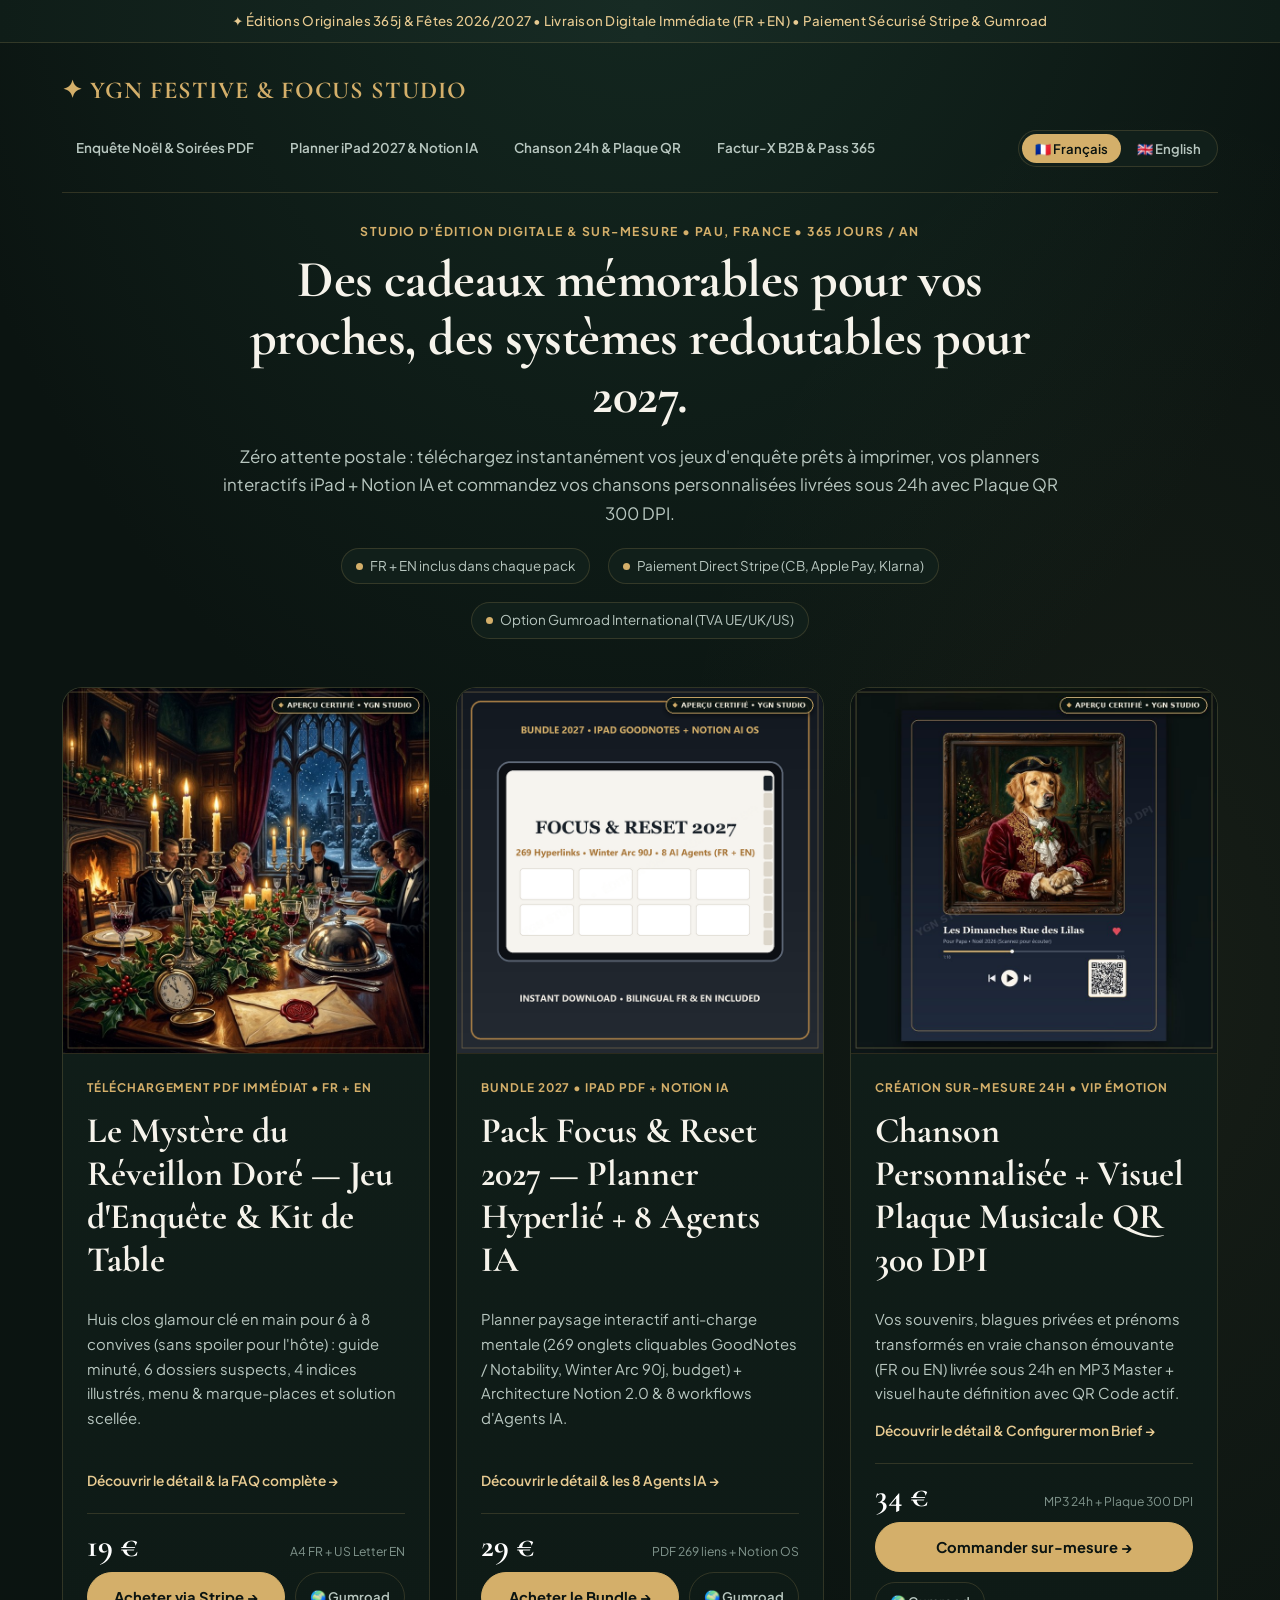
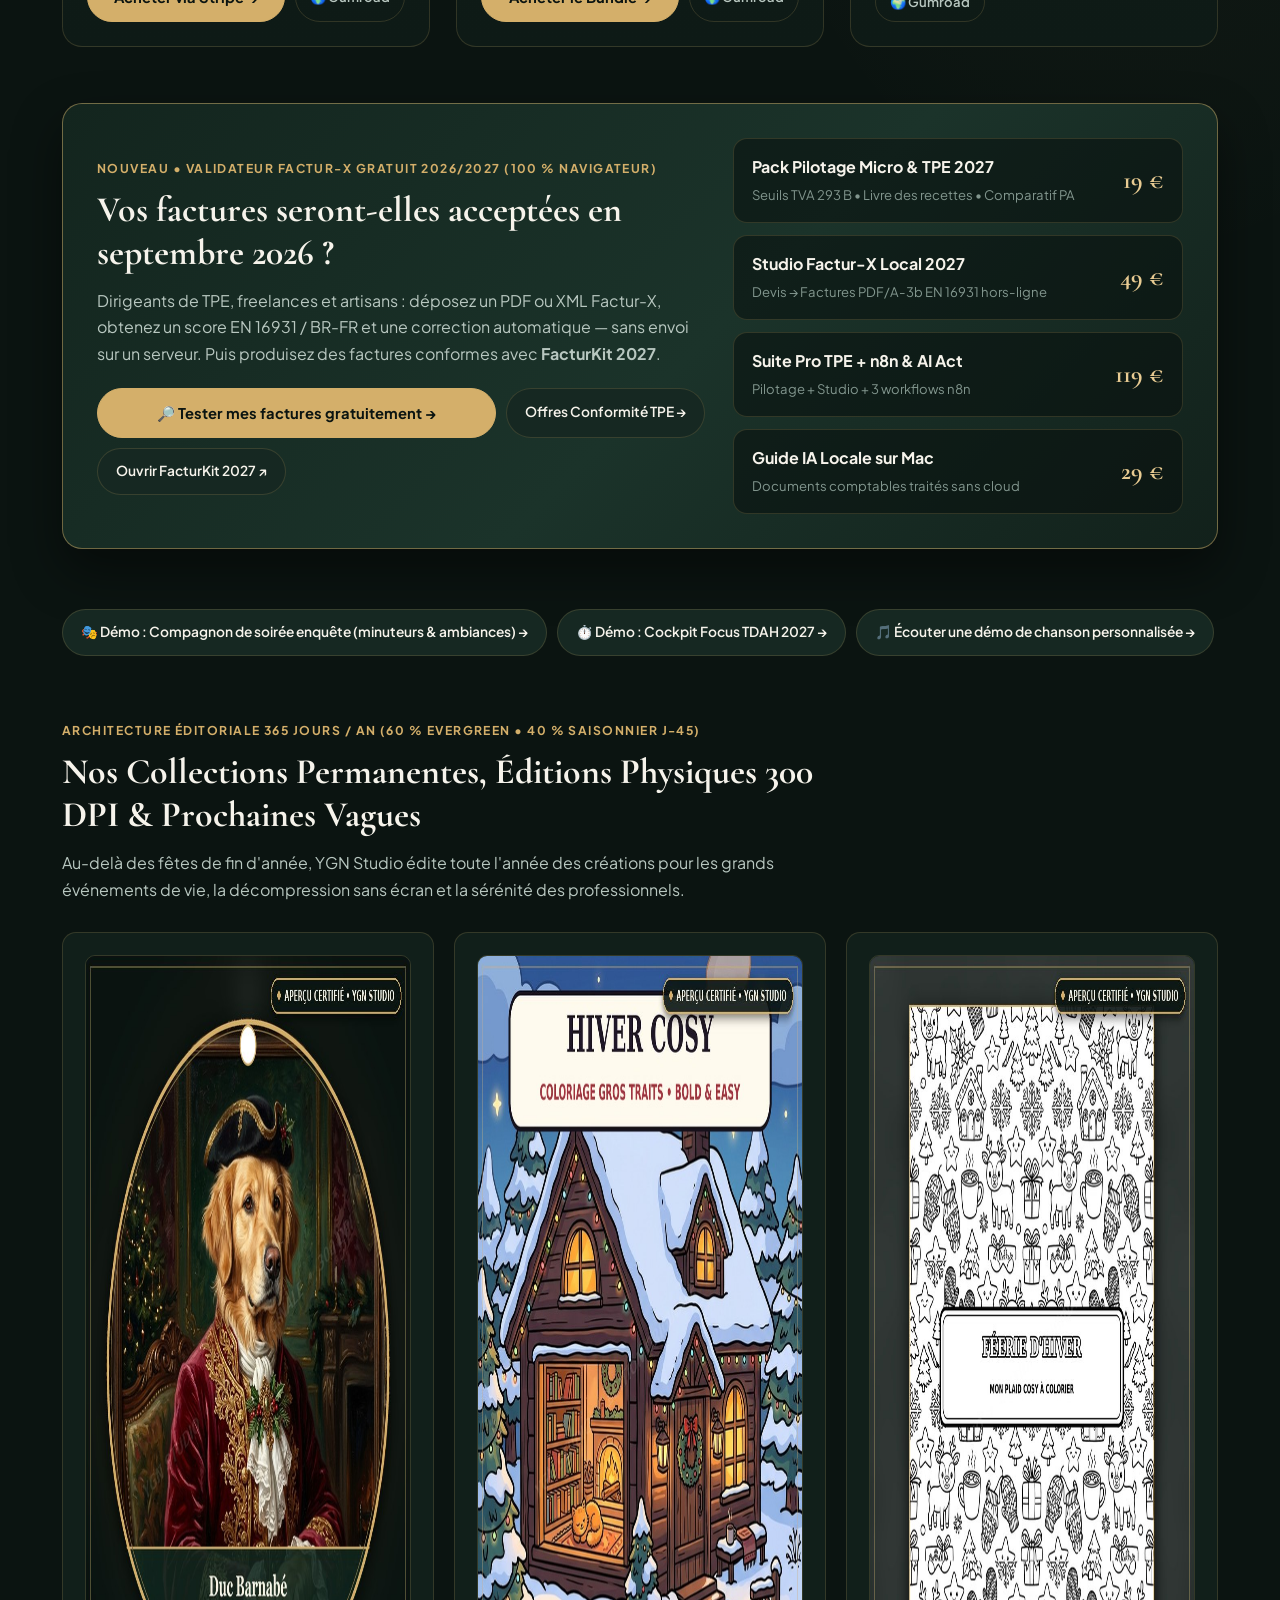
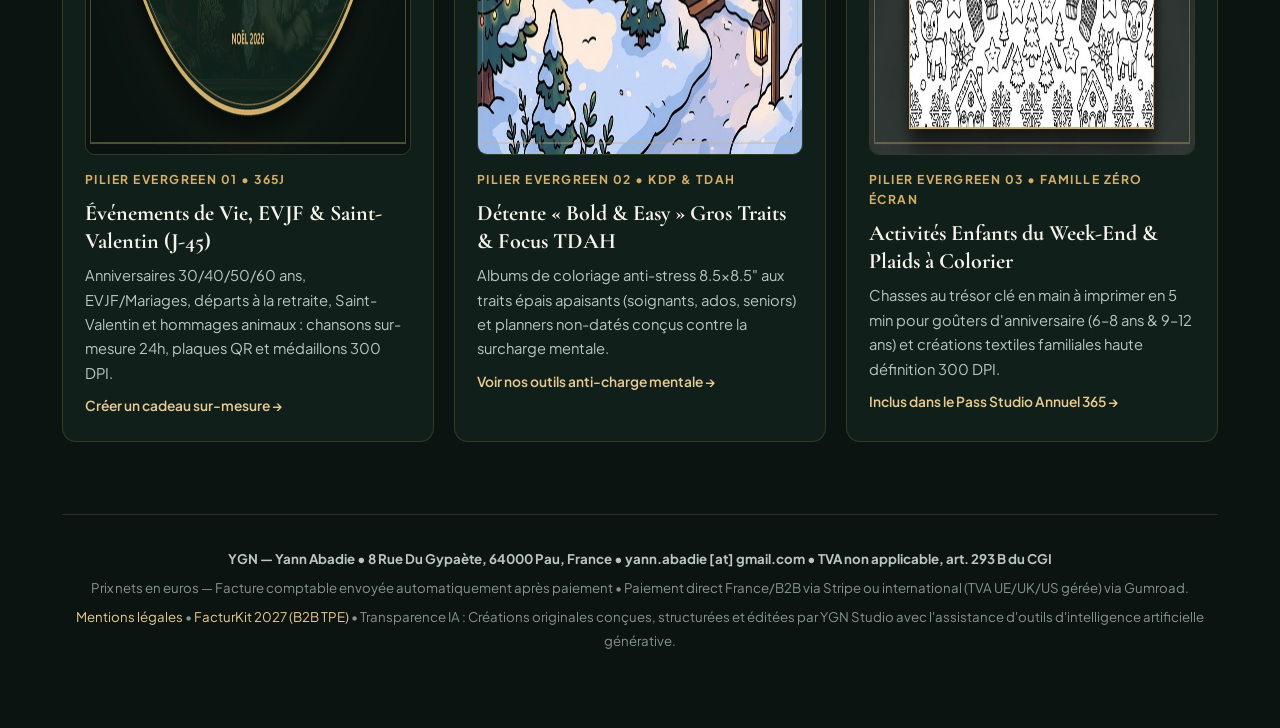
==== commit 732560f3: "feat(storefront): Factur-X free validator, live B2B Stripe funnel, companions, audio demos, llms.txt" ====
--- a/index.html
+++ b/index.html
@@ -246,25 +246,29 @@
         </div>
       </section>
 
-      <!-- BANNIÈRE PROMINENTE B2B FACTURKIT 2027 & PASS STUDIO ANNUEL 365 -->
-      <section class="b2b-banner" aria-label="Offres B2B FacturKit 2027 et Pass Studio Annuel 365">
+      <!-- BANNIÈRE B2B : VALIDATEUR GRATUIT (AIMANT) + 4 OFFRES STRIPE LIVE -->
+      <section class="b2b-banner" aria-label="Validateur Factur-X gratuit et offres B2B FacturKit 2027">
         <div>
           <div class="eyebrow">
-            <span data-lang="fr">Nouveau • Hub Professionnel TPE &amp; Club Annuel All-Access</span>
-            <span data-lang="en">New • French B2B E-Invoicing Cockpit &amp; 365 All-Access Club</span>
+            <span data-lang="fr">Nouveau • Validateur Factur-X gratuit 2026/2027 (100 % navigateur)</span>
+            <span data-lang="en">New • Free Factur-X 2026/2027 Validator (100% in-browser)</span>
           </div>
           <h2>
-            <span data-lang="fr">FacturKit 2027 (Conformité Factur-X TPE) &amp; Pass Studio Annuel 365</span>
-            <span data-lang="en">FacturKit 2027 (B2B Factur-X Readiness) &amp; 365 Annual Studio Pass</span>
+            <span data-lang="fr">Vos factures seront-elles acceptées en septembre 2026 ?</span>
+            <span data-lang="en">Will your invoices pass the French 2026 e-invoicing reform?</span>
           </h2>
           <p style="color:var(--text-soft);margin-bottom:20px;">
-            <span data-lang="fr">Dirigeants de TPE, freelances et artisans : anticipez la réforme Factur-X 2026/2027 avec notre Cockpit B2B + 12 Agents IA en synergie directe avec <strong>FacturKit 2027</strong>. Familles &amp; hôtes passionnés : accédez à 100 % de nos kits d'enquête et chasses au trésor enfants toute l'année avec le Pass 365.</span>
-            <span data-lang="en">French freelancers &amp; TPEs: secure mandatory 2026/2027 Factur-X readiness with our 12-Agent Notion Cockpit powered by <strong>FacturKit 2027</strong>. Families &amp; party hosts: unlock every seasonal mystery and kids treasure hunt year-round with the 365 Pass.</span>
+            <span data-lang="fr">Dirigeants de TPE, freelances et artisans : déposez un PDF ou XML Factur-X, obtenez un score EN 16931 / BR-FR et une correction automatique — sans envoi sur un serveur. Puis produisez des factures conformes avec <strong>FacturKit 2027</strong>.</span>
+            <span data-lang="en">French SMEs &amp; freelancers: drop a Factur-X PDF or XML, get an EN 16931 / BR-FR score and an auto-fix — nothing leaves your browser. Then issue compliant invoices with <strong>FacturKit 2027</strong>.</span>
           </p>
           <div class="btn-row">
-            <a id="home-cta-b2b-hub" class="btn-primary" href="./conformite-facturx-2027-tpe-pass-annuel.html">
-              <span data-lang="fr">Découvrir le Hub Factur-X &amp; Pass 365 →</span>
-              <span data-lang="en">Explore Factur-X B2B &amp; 365 Pass Hub →</span>
+            <a id="home-cta-validator" class="btn-primary" href="./validateur-factur-x-gratuit-2026-2027.html">
+              <span data-lang="fr">🔎 Tester mes factures gratuitement →</span>
+              <span data-lang="en">🔎 Check my invoices for free →</span>
+            </a>
+            <a id="home-cta-b2b-hub" class="btn-secondary" href="./conformite-facturx-2027-tpe-pass-annuel.html">
+              <span data-lang="fr">Offres Conformité TPE →</span>
+              <span data-lang="en">SME Compliance Offers →</span>
             </a>
             <a id="home-cta-facturkit-ext" class="btn-secondary" href="https://yannabadie.github.io/facturkit-2027/" target="_blank" rel="noopener">
               <span data-lang="fr">Ouvrir FacturKit 2027 ↗</span>
@@ -274,20 +278,52 @@
         </div>
 
         <div class="b2b-offers-mini">
-          <div class="mini-offer-row">
+          <a class="mini-offer-row" id="home-stripe-b2b-19" href="https://buy.stripe.com/3cIaEWfnS8ifbTBdXH2cg05" target="_blank" rel="noopener">
             <div>
-              <strong style="display:block;color:var(--text-main);"><span data-lang="fr">Cockpit Conformité TPE Factur-X + 12 Agents IA</span><span data-lang="en">B2B Factur-X Cockpit + 12 Business AI Agents</span></strong>
-              <span style="font-size:0.82rem;color:var(--text-muted);"><span data-lang="fr">Audit PPF/PDP • Mentions SIREN • Synergie FacturKit 2027</span><span data-lang="en">PPF/PDP Readiness • SIREN Audit • FacturKit 2027 Synergy</span></span>
-            </div>
-            <span class="mini-offer-price">79 €</span>
-          </div>
-          <div class="mini-offer-row">
+              <strong style="display:block;color:var(--text-main);"><span data-lang="fr">Pack Pilotage Micro &amp; TPE 2027</span><span data-lang="en">Micro &amp; SME Pilotage Pack 2027</span></strong>
+              <span style="font-size:0.82rem;color:var(--text-muted);"><span data-lang="fr">Seuils TVA 293 B • Livre des recettes • Comparatif PA</span><span data-lang="en">VAT thresholds • Revenue ledger • PA benchmark</span></span>
+            </div>
+            <span class="mini-offer-price">19 €</span>
+          </a>
+          <a class="mini-offer-row" id="home-stripe-b2b-49" href="https://buy.stripe.com/4gMcN40sY41Zf5N1aV2cg06" target="_blank" rel="noopener">
             <div>
-              <strong style="display:block;color:var(--text-main);"><span data-lang="fr">Pass Studio Annuel 365 (All-Access Club)</span><span data-lang="en">Pass Studio Annuel 365 (All-Access Club)</span></strong>
-              <span style="font-size:0.82rem;color:var(--text-muted);"><span data-lang="fr">Tous les kits soirées, chasses au trésor enfants &amp; planners 12 mois</span><span data-lang="en">12 months of party kits, kids treasure hunts &amp; planner updates</span></span>
-            </div>
-            <span class="mini-offer-price">49 €/an</span>
-          </div>
+              <strong style="display:block;color:var(--text-main);"><span data-lang="fr">Studio Factur-X Local 2027</span><span data-lang="en">Factur-X Local Studio 2027</span></strong>
+              <span style="font-size:0.82rem;color:var(--text-muted);"><span data-lang="fr">Devis → Factures PDF/A-3b EN 16931 hors-ligne</span><span data-lang="en">Offline Quote → PDF/A-3b EN 16931 invoices</span></span>
+            </div>
+            <span class="mini-offer-price">49 €</span>
+          </a>
+          <a class="mini-offer-row" id="home-stripe-b2b-119" href="https://buy.stripe.com/aFa8wO0sY1TRbTB1aV2cg07" target="_blank" rel="noopener">
+            <div>
+              <strong style="display:block;color:var(--text-main);"><span data-lang="fr">Suite Pro TPE + n8n &amp; AI Act</span><span data-lang="en">SME Pro Suite + n8n &amp; AI Act</span></strong>
+              <span style="font-size:0.82rem;color:var(--text-muted);"><span data-lang="fr">Pilotage + Studio + 3 workflows n8n</span><span data-lang="en">Pilotage + Studio + 3 n8n workflows</span></span>
+            </div>
+            <span class="mini-offer-price">119 €</span>
+          </a>
+          <a class="mini-offer-row" id="home-stripe-guide-mac-29" href="https://buy.stripe.com/14A14m5NigOLcXF7zj2cg03" target="_blank" rel="noopener">
+            <div>
+              <strong style="display:block;color:var(--text-main);"><span data-lang="fr">Guide IA Locale sur Mac</span><span data-lang="en">Local AI on Mac Guide</span></strong>
+              <span style="font-size:0.82rem;color:var(--text-muted);"><span data-lang="fr">Documents comptables traités sans cloud</span><span data-lang="en">Accounting docs processed without cloud</span></span>
+            </div>
+            <span class="mini-offer-price">29 €</span>
+          </a>
+        </div>
+      </section>
+
+      <!-- DÉMOS INTERACTIVES GRATUITES (COMPAGNONS B2C + DÉMOS AUDIO VIP) -->
+      <section class="section-block" aria-label="Démos interactives gratuites">
+        <div class="btn-row">
+          <a id="home-demo-mystery-companion" class="btn-secondary" href="./compagnon-enquete-reveillon-dore.html">
+            <span data-lang="fr">🎭 Démo : Compagnon de soirée enquête (minuteurs &amp; ambiances) →</span>
+            <span data-lang="en">🎭 Demo: Murder mystery host companion →</span>
+          </a>
+          <a id="home-demo-focus-companion" class="btn-secondary" href="./compagnon-focus-tdah-2027.html">
+            <span data-lang="fr">⏱️ Démo : Cockpit Focus TDAH 2027 →</span>
+            <span data-lang="en">⏱️ Demo: ADHD Focus Cockpit 2027 →</span>
+          </a>
+          <a id="home-demo-audio-noel" class="btn-secondary" href="./audio_demos/demo_noel_fr.mp3">
+            <span data-lang="fr">🎵 Écouter une démo de chanson personnalisée →</span>
+            <span data-lang="en">🎵 Listen to a custom song demo →</span>
+          </a>
         </div>
       </section>
 
@@ -346,7 +382,7 @@
     </main>
 
     <footer class="site-footer">
-      <p><strong>YGN — Yann Abadie • 8 Rue Du Gypaète, 64000 Pau, France • <a href="mailto:yann.abadie@gmail.com">yann.abadie@gmail.com</a> • TVA non applicable, art. 293 B du CGI</strong></p>
+      <p><strong>YGN — Yann Abadie • 8 Rue Du Gypaète, 64000 Pau, France • yann.abadie [at] gmail.com • TVA non applicable, art. 293 B du CGI</strong></p>
       <p style="margin-top:6px;">
         <span data-lang="fr">Prix nets en euros — Facture comptable envoyée automatiquement après paiement • Paiement direct France/B2B via Stripe ou international (TVA UE/UK/US gérée) via Gumroad.</span>
         <span data-lang="en">Net prices in EUR (VAT not applicable, art. 293 B of the French Tax Code) — Automatic accounting invoice • Direct checkout via Stripe or international Merchant-of-Record tax handling via Gumroad.</span>
--- a/studio_seo.css
+++ b/studio_seo.css
@@ -667,6 +667,8 @@
   gap: 12px;
 }
 
+a.mini-offer-row { text-decoration: none; color: inherit; }
+a.mini-offer-row:hover { filter: brightness(1.12); }
 .mini-offer-row {
   background: rgba(8, 15, 13, 0.55);
   border: 1px solid var(--border-subtle);
